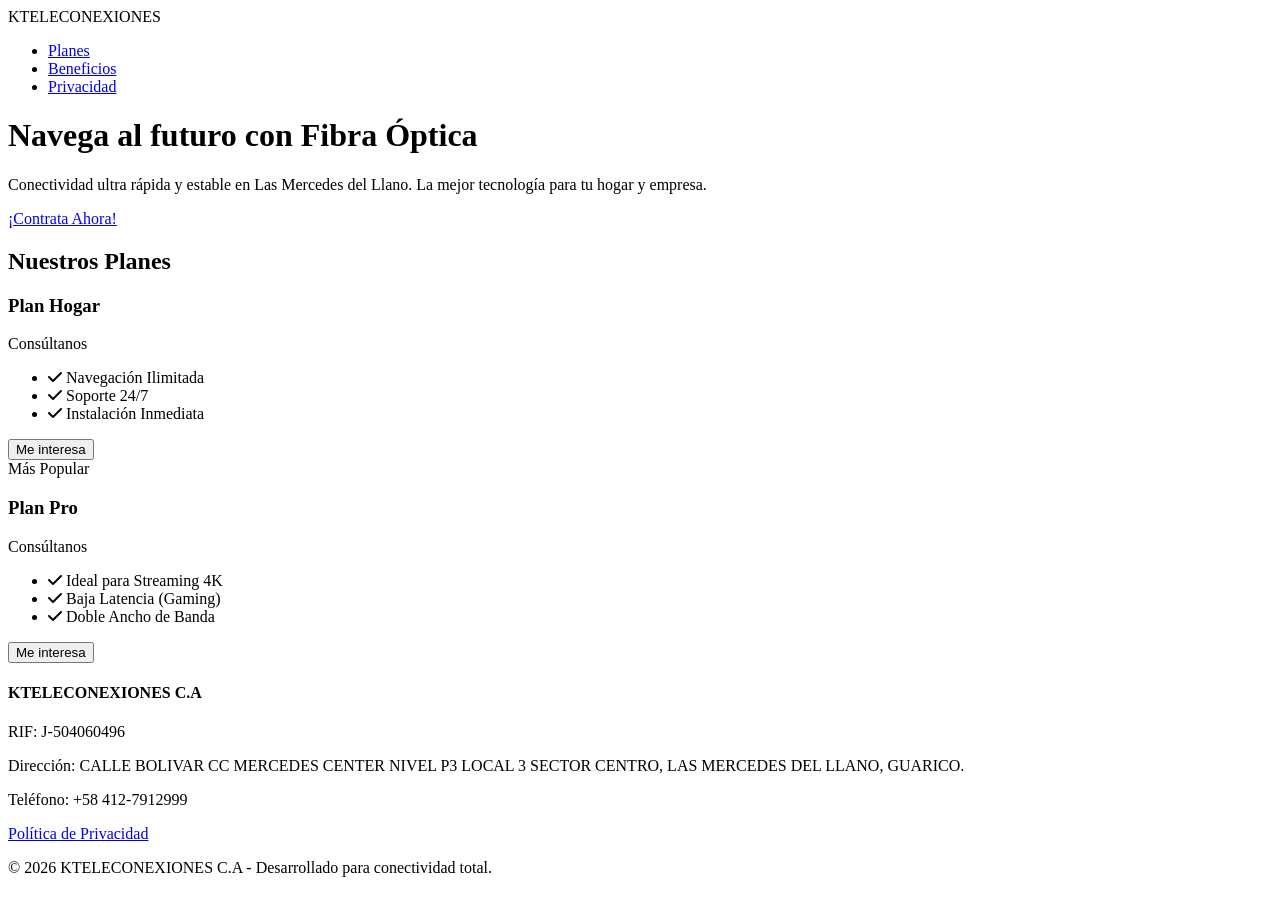
==== index.html @ a2d7b7c0 "Update index.html with new title and layout" ====
<!DOCTYPE html>
<html lang="es">
<head>
    <meta charset="UTF-8">
    <meta name="viewport" content="width=device-width, initial-scale=1.0">
    <title>KTeleconexiones | Fibra Óptica de Alta Velocidad en Guárico</title>
    <link rel="stylesheet" href="style.css">
    <link rel="stylesheet" href="https://cdnjs.cloudflare.com/ajax/libs/font-awesome/6.0.0/css/all.min.css">
</head>
<body>

    <nav class="navbar">
        <div class="container">
            <span class="logo">KTELECONEXIONES</span>
            <ul class="nav-links">
                <li><a href="#planes">Planes</a></li>
                <li><a href="#beneficios">Beneficios</a></li>
                <li><a href="https://danval76.github.io/KTeleconexiones/privacidad.html">Privacidad</a></li>
            </ul>
        </div>
    </nav>

    <header class="hero">
        <div class="container">
            <h1>Navega al futuro con <span class="highlight">Fibra Óptica</span></h1>
            <p>Conectividad ultra rápida y estable en Las Mercedes del Llano. La mejor tecnología para tu hogar y empresa.</p>
            <a href="https://wa.me/584127912999" class="btn-primary">¡Contrata Ahora!</a>
        </div>
    </header>

    <section id="planes" class="planes">
        <div class="container">
            <h2 class="section-title">Nuestros Planes</h2>
            <div class="plan-grid">
                <div class="plan-card">
                    <h3>Plan Hogar</h3>
                    <div class="price">Consúltanos</div>
                    <ul>
                        <li><i class="fas fa-check"></i> Navegación Ilimitada</li>
                        <li><i class="fas fa-check"></i> Soporte 24/7</li>
                        <li><i class="fas fa-check"></i> Instalación Inmediata</li>
                    </ul>
                    <button class="btn-plan" onclick="sendWhatsApp('Plan Hogar')">Me interesa</button>
                </div>
                <div class="plan-card featured">
                    <div class="badge">Más Popular</div>
                    <h3>Plan Pro</h3>
                    <div class="price">Consúltanos</div>
                    <ul>
                        <li><i class="fas fa-check"></i> Ideal para Streaming 4K</li>
                        <li><i class="fas fa-check"></i> Baja Latencia (Gaming)</li>
                        <li><i class="fas fa-check"></i> Doble Ancho de Banda</li>
                    </ul>
                    <button class="btn-plan" onclick="sendWhatsApp('Plan Pro')">Me interesa</button>
                </div>
            </div>
        </div>
    </section>

    <footer class="footer">
        <div class="container">
            <div class="footer-content">
                <div class="footer-info">
                    <h4>KTELECONEXIONES C.A</h4>
                    <p>RIF: J-504060496</p>
                    <p>Dirección: CALLE BOLIVAR CC MERCEDES CENTER NIVEL P3 LOCAL 3 SECTOR CENTRO, LAS MERCEDES DEL LLANO, GUARICO.</p>
                    <p>Teléfono: +58 412-7912999</p>
                </div>
                <div class="footer-links">
                    <a href="privacidad.html">Política de Privacidad</a>
                </div>
            </div>
            <p class="copyright">© 2026 KTELECONEXIONES C.A - Desarrollado para conectividad total.</p>
        </div>
    </footer>

    <script src="script.js"></script>
</body>
</html>
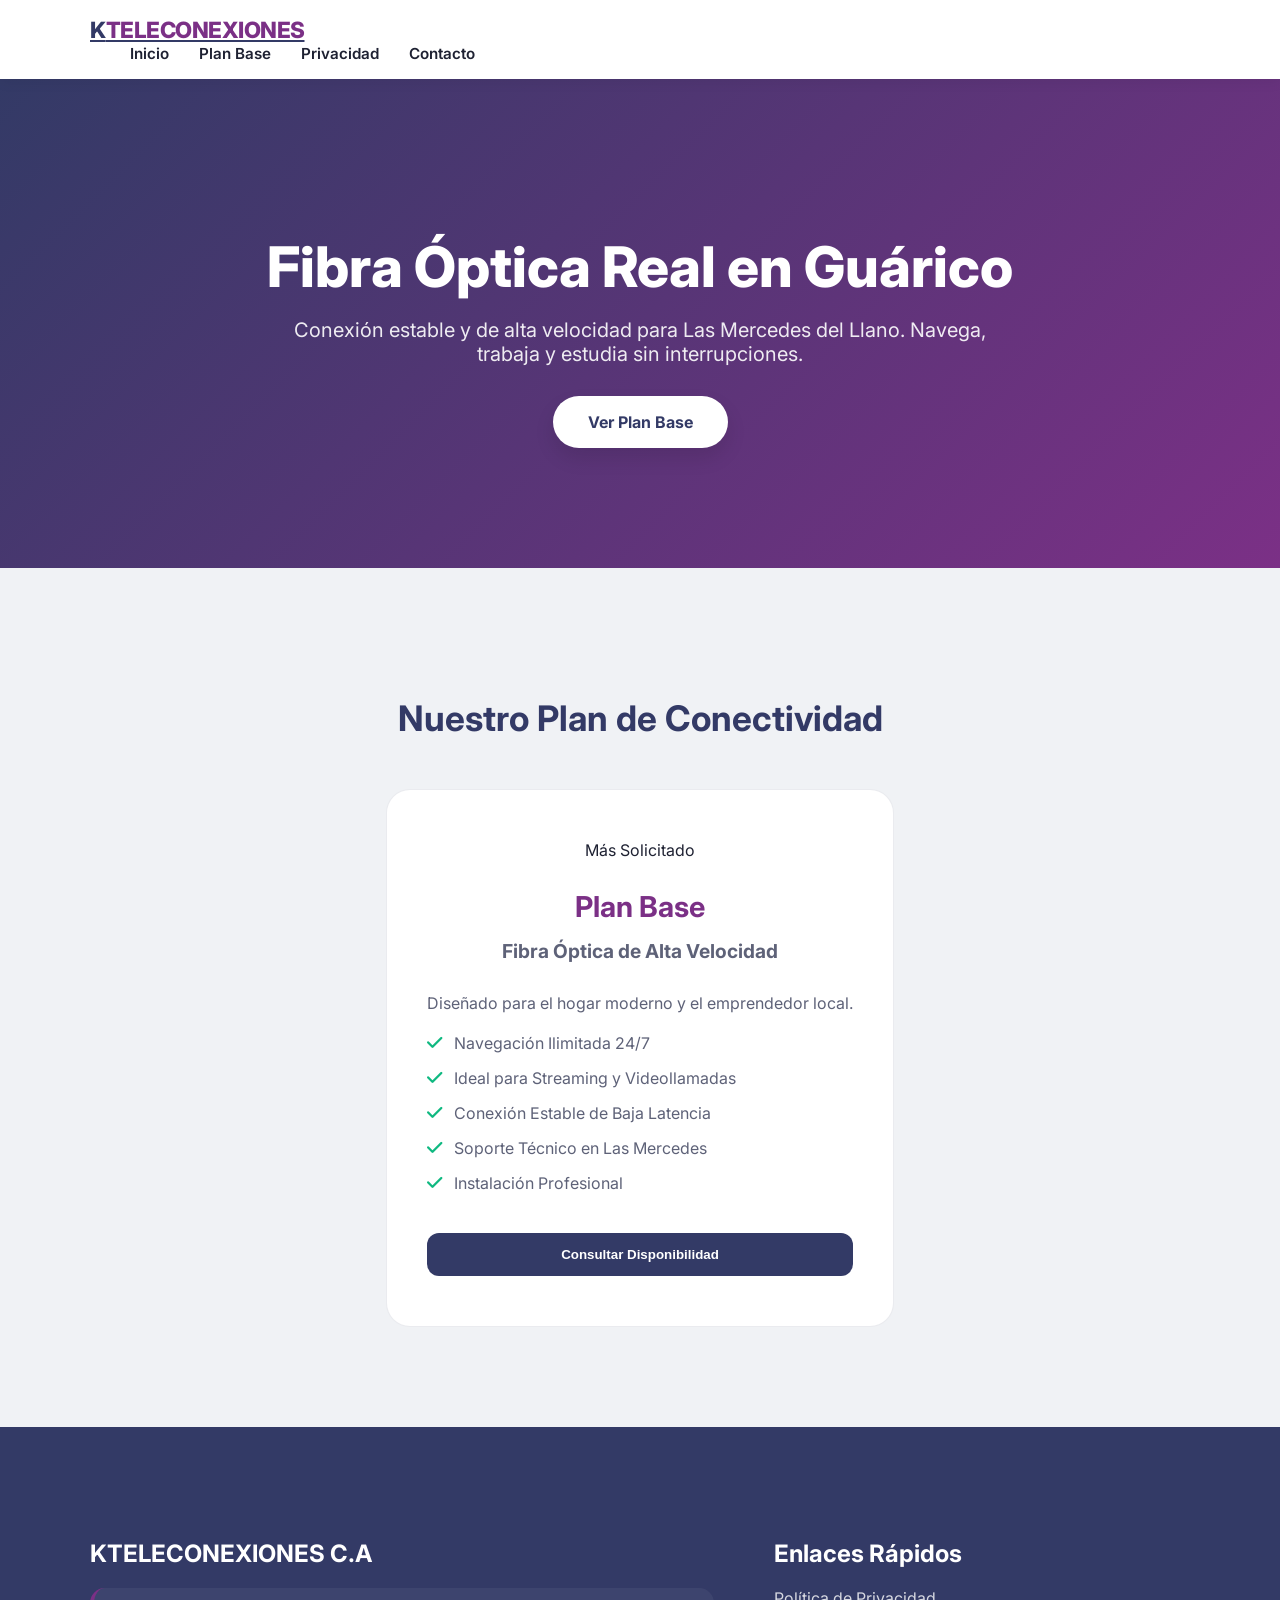
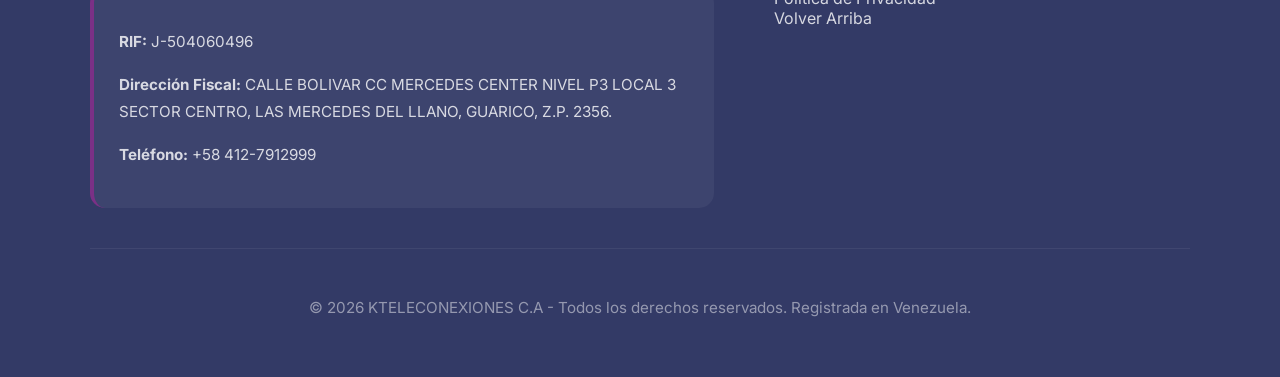
==== commit ce7fe490: "Update index.html for content and structure changes" ====
--- a/index.html
+++ b/index.html
@@ -3,56 +3,60 @@
 <head>
     <meta charset="UTF-8">
     <meta name="viewport" content="width=device-width, initial-scale=1.0">
-    <title>KTeleconexiones | Fibra Óptica de Alta Velocidad en Guárico</title>
+    
+    <title>KTeleconexiones | Fibra Óptica de Alta Velocidad</title>
+    
+    <link rel="stylesheet" href="https://cdnjs.cloudflare.com/ajax/libs/font-awesome/6.0.0/css/all.min.css">
+    <link rel="preconnect" href="https://fonts.googleapis.com">
+    <link rel="preconnect" href="https://fonts.gstatic.com" crossorigin>
+    <link href="https://fonts.googleapis.com/css2?family=Inter:wght@400;600;800&display=swap" rel="stylesheet">
+    
     <link rel="stylesheet" href="style.css">
-    <link rel="stylesheet" href="https://cdnjs.cloudflare.com/ajax/libs/font-awesome/6.0.0/css/all.min.css">
 </head>
 <body>
 
     <nav class="navbar">
         <div class="container">
-            <span class="logo">KTELECONEXIONES</span>
+            <a href="#" class="logo">K<span>TELECONEXIONES</span></a>
             <ul class="nav-links">
-                <li><a href="#planes">Planes</a></li>
-                <li><a href="#beneficios">Beneficios</a></li>
-                <li><a href="https://danval76.github.io/KTeleconexiones/privacidad.html">Privacidad</a></li>
+                <li><a href="#inicio">Inicio</a></li>
+                <li><a href="#plan">Plan Base</a></li>
+                <li><a href="privacidad.html">Privacidad</a></li>
+                <li><a href="https://wa.me/584127912999" class="btn-nav">Contacto</a></li>
             </ul>
         </div>
     </nav>
 
-    <header class="hero">
+    <header id="inicio" class="hero">
         <div class="container">
-            <h1>Navega al futuro con <span class="highlight">Fibra Óptica</span></h1>
-            <p>Conectividad ultra rápida y estable en Las Mercedes del Llano. La mejor tecnología para tu hogar y empresa.</p>
-            <a href="https://wa.me/584127912999" class="btn-primary">¡Contrata Ahora!</a>
+            <h1>Fibra Óptica Real en <span class="highlight">Guárico</span></h1>
+            <p>Conexión estable y de alta velocidad para Las Mercedes del Llano. Navega, trabaja y estudia sin interrupciones.</p>
+            <div class="hero-btns">
+                <a href="#plan" class="btn-primary">Ver Plan Base</a>
+            </div>
         </div>
     </header>
 
-    <section id="planes" class="planes">
+    <section id="plan" class="planes">
         <div class="container">
-            <h2 class="section-title">Nuestros Planes</h2>
-            <div class="plan-grid">
-                <div class="plan-card">
-                    <h3>Plan Hogar</h3>
-                    <div class="price">Consúltanos</div>
+            <h2 class="section-title">Nuestro Plan de Conectividad</h2>
+            <div class="plan-grid" style="display: flex; justify-content: center;">
+                
+                <div class="plan-card featured" style="max-width: 450px;">
+                    <div class="badge">Más Solicitado</div>
+                    <h3>Plan Base</h3>
+                    <div class="price">Fibra Óptica de Alta Velocidad</div>
+                    <p style="color: var(--text-light); margin-bottom: 20px;">Diseñado para el hogar moderno y el emprendedor local.</p>
                     <ul>
-                        <li><i class="fas fa-check"></i> Navegación Ilimitada</li>
-                        <li><i class="fas fa-check"></i> Soporte 24/7</li>
-                        <li><i class="fas fa-check"></i> Instalación Inmediata</li>
+                        <li><i class="fas fa-check"></i> Navegación Ilimitada 24/7</li>
+                        <li><i class="fas fa-check"></i> Ideal para Streaming y Videollamadas</li>
+                        <li><i class="fas fa-check"></i> Conexión Estable de Baja Latencia</li>
+                        <li><i class="fas fa-check"></i> Soporte Técnico en Las Mercedes</li>
+                        <li><i class="fas fa-check"></i> Instalación Profesional</li>
                     </ul>
-                    <button class="btn-plan" onclick="sendWhatsApp('Plan Hogar')">Me interesa</button>
+                    <button class="btn-plan" onclick="sendWhatsApp('Plan Base')">Consultar Disponibilidad</button>
                 </div>
-                <div class="plan-card featured">
-                    <div class="badge">Más Popular</div>
-                    <h3>Plan Pro</h3>
-                    <div class="price">Consúltanos</div>
-                    <ul>
-                        <li><i class="fas fa-check"></i> Ideal para Streaming 4K</li>
-                        <li><i class="fas fa-check"></i> Baja Latencia (Gaming)</li>
-                        <li><i class="fas fa-check"></i> Doble Ancho de Banda</li>
-                    </ul>
-                    <button class="btn-plan" onclick="sendWhatsApp('Plan Pro')">Me interesa</button>
-                </div>
+
             </div>
         </div>
     </section>
@@ -60,17 +64,25 @@
     <footer class="footer">
         <div class="container">
             <div class="footer-content">
-                <div class="footer-info">
+                <div class="footer-main">
                     <h4>KTELECONEXIONES C.A</h4>
-                    <p>RIF: J-504060496</p>
-                    <p>Dirección: CALLE BOLIVAR CC MERCEDES CENTER NIVEL P3 LOCAL 3 SECTOR CENTRO, LAS MERCEDES DEL LLANO, GUARICO.</p>
-                    <p>Teléfono: +58 412-7912999</p>
+                    <div class="legal-box">
+                        <p><strong>RIF:</strong> J-504060496</p>
+                        <p><strong>Dirección Fiscal:</strong> CALLE BOLIVAR CC MERCEDES CENTER NIVEL P3 LOCAL 3 SECTOR CENTRO, LAS MERCEDES DEL LLANO, GUARICO, Z.P. 2356.</p>
+                        <p><strong>Teléfono:</strong> <a href="tel:+584127912999" style="color:white; text-decoration:none;">+58 412-7912999</a></p>
+                    </div>
                 </div>
                 <div class="footer-links">
-                    <a href="privacidad.html">Política de Privacidad</a>
+                    <h4>Enlaces Rápidos</h4>
+                    <ul style="list-style: none; padding: 0;">
+                        <li><a href="privacidad.html" style="color: white; opacity: 0.8; text-decoration: none;">Política de Privacidad</a></li>
+                        <li><a href="#inicio" style="color: white; opacity: 0.8; text-decoration: none;">Volver Arriba</a></li>
+                    </ul>
                 </div>
             </div>
-            <p class="copyright">© 2026 KTELECONEXIONES C.A - Desarrollado para conectividad total.</p>
+            <div class="copyright">
+                <p>© 2026 KTELECONEXIONES C.A - Todos los derechos reservados. Registrada en Venezuela.</p>
+            </div>
         </div>
     </footer>
 
--- a/style.css
+++ b/style.css
@@ -0,0 +1,144 @@
+:root {
+    --primary-azul: #333a66;
+    --primary-morado: #7b3086;
+    --bg-suave-azul: #f0f2f5;
+    --bg-suave-morado: #f9f4fa;
+    --white: #ffffff;
+    --text-dark: #1e2132;
+    --text-light: #5e6278;
+    --accent: #00d4ff; /* Un cian sutil para detalles de contraste */
+}
+
+body {
+    margin: 0;
+    font-family: 'Inter', -apple-system, BlinkMacSystemFont, 'Segoe UI', Roboto, sans-serif;
+    color: var(--text-dark);
+    scroll-behavior: smooth;
+    background-color: var(--white);
+}
+
+.container {
+    max-width: 1100px;
+    margin: 0 auto;
+    padding: 0 20px;
+}
+
+/* Navbar Elegante */
+.navbar {
+    background: rgba(255, 255, 255, 0.95);
+    padding: 1.2rem 0;
+    box-shadow: 0 4px 12px rgba(0,0,0,0.05);
+    position: sticky;
+    top: 0;
+    z-index: 1000;
+    backdrop-filter: blur(10px);
+}
+
+.logo {
+    font-weight: 800;
+    font-size: 1.4rem;
+    color: var(--primary-azul);
+    letter-spacing: -0.5px;
+}
+
+.logo span { color: var(--primary-morado); }
+
+.nav-links { list-style: none; display: flex; gap: 30px; margin: 0; }
+.nav-links a { 
+    text-decoration: none; 
+    color: var(--text-dark); 
+    font-weight: 600; 
+    font-size: 0.95rem;
+    transition: 0.3s;
+}
+.nav-links a:hover { color: var(--primary-morado); }
+
+/* Hero Section con Gradiente de Marca */
+.hero {
+    background: linear-gradient(135deg, var(--primary-azul) 0%, var(--primary-morado) 100%);
+    color: white;
+    padding: 120px 0;
+    text-align: center;
+    position: relative;
+    overflow: hidden;
+}
+
+.hero h1 { font-size: 3.5rem; margin-bottom: 20px; line-height: 1.1; font-weight: 800; }
+.hero p { font-size: 1.25rem; opacity: 0.9; max-width: 700px; margin: 0 auto 30px; }
+
+.btn-primary {
+    display: inline-block;
+    background: var(--white);
+    color: var(--primary-azul);
+    padding: 16px 35px;
+    border-radius: 50px;
+    text-decoration: none;
+    font-weight: 700;
+    transition: 0.3s;
+    box-shadow: 0 10px 20px rgba(0,0,0,0.1);
+}
+
+.btn-primary:hover { transform: translateY(-3px); box-shadow: 0 15px 30px rgba(0,0,0,0.2); }
+
+/* Sección de Planes */
+.planes { padding: 100px 0; background: var(--bg-suave-azul); }
+.section-title { text-align: center; margin-bottom: 50px; font-size: 2.2rem; color: var(--primary-azul); }
+
+.plan-grid {
+    display: grid;
+    grid-template-columns: repeat(auto-fit, minmax(320px, 1fr));
+    gap: 30px;
+}
+
+.plan-card {
+    background: var(--white);
+    padding: 50px 40px;
+    border-radius: 24px;
+    text-align: center;
+    transition: 0.4s cubic-bezier(0.165, 0.84, 0.44, 1);
+    border: 1px solid rgba(51, 58, 102, 0.1);
+}
+
+.plan-card:hover { transform: translateY(-10px); box-shadow: 0 30px 60px rgba(51, 58, 102, 0.1); }
+
+.plan-card h3 { color: var(--primary-morado); font-size: 1.8rem; margin-bottom: 15px; }
+
+.price { font-size: 1.2rem; font-weight: 700; color: var(--text-light); margin-bottom: 30px; }
+
+.plan-card ul { list-style: none; padding: 0; margin-bottom: 40px; text-align: left; }
+.plan-card li { margin-bottom: 15px; display: flex; align-items: center; color: var(--text-light); }
+.plan-card i { color: #10b981; margin-right: 12px; font-size: 1.1rem; }
+
+.btn-plan {
+    background: var(--primary-azul);
+    color: white;
+    border: none;
+    padding: 14px;
+    border-radius: 12px;
+    font-weight: 600;
+    width: 100%;
+    cursor: pointer;
+    transition: 0.3s;
+}
+
+.btn-plan:hover { background: var(--primary-morado); }
+
+/* Footer Corporativo */
+.footer { background: var(--primary-azul); color: white; padding: 80px 0 40px; }
+.footer-content { display: grid; grid-template-columns: 1.5fr 1fr; gap: 60px; margin-bottom: 40px; }
+.footer h4 { font-size: 1.5rem; margin-bottom: 20px; color: var(--white); }
+.footer p { opacity: 0.8; line-height: 1.8; font-size: 0.95rem; }
+
+.legal-box {
+    background: rgba(255,255,255,0.05);
+    padding: 25px;
+    border-radius: 15px;
+    border-left: 4px solid var(--primary-morado);
+}
+
+.copyright { text-align: center; padding-top: 30px; border-top: 1px solid rgba(255,255,255,0.1); font-size: 0.85rem; opacity: 0.6; }
+
+@media (max-width: 768px) {
+    .hero h1 { font-size: 2.2rem; }
+    .footer-content { grid-template-columns: 1fr; }
+}
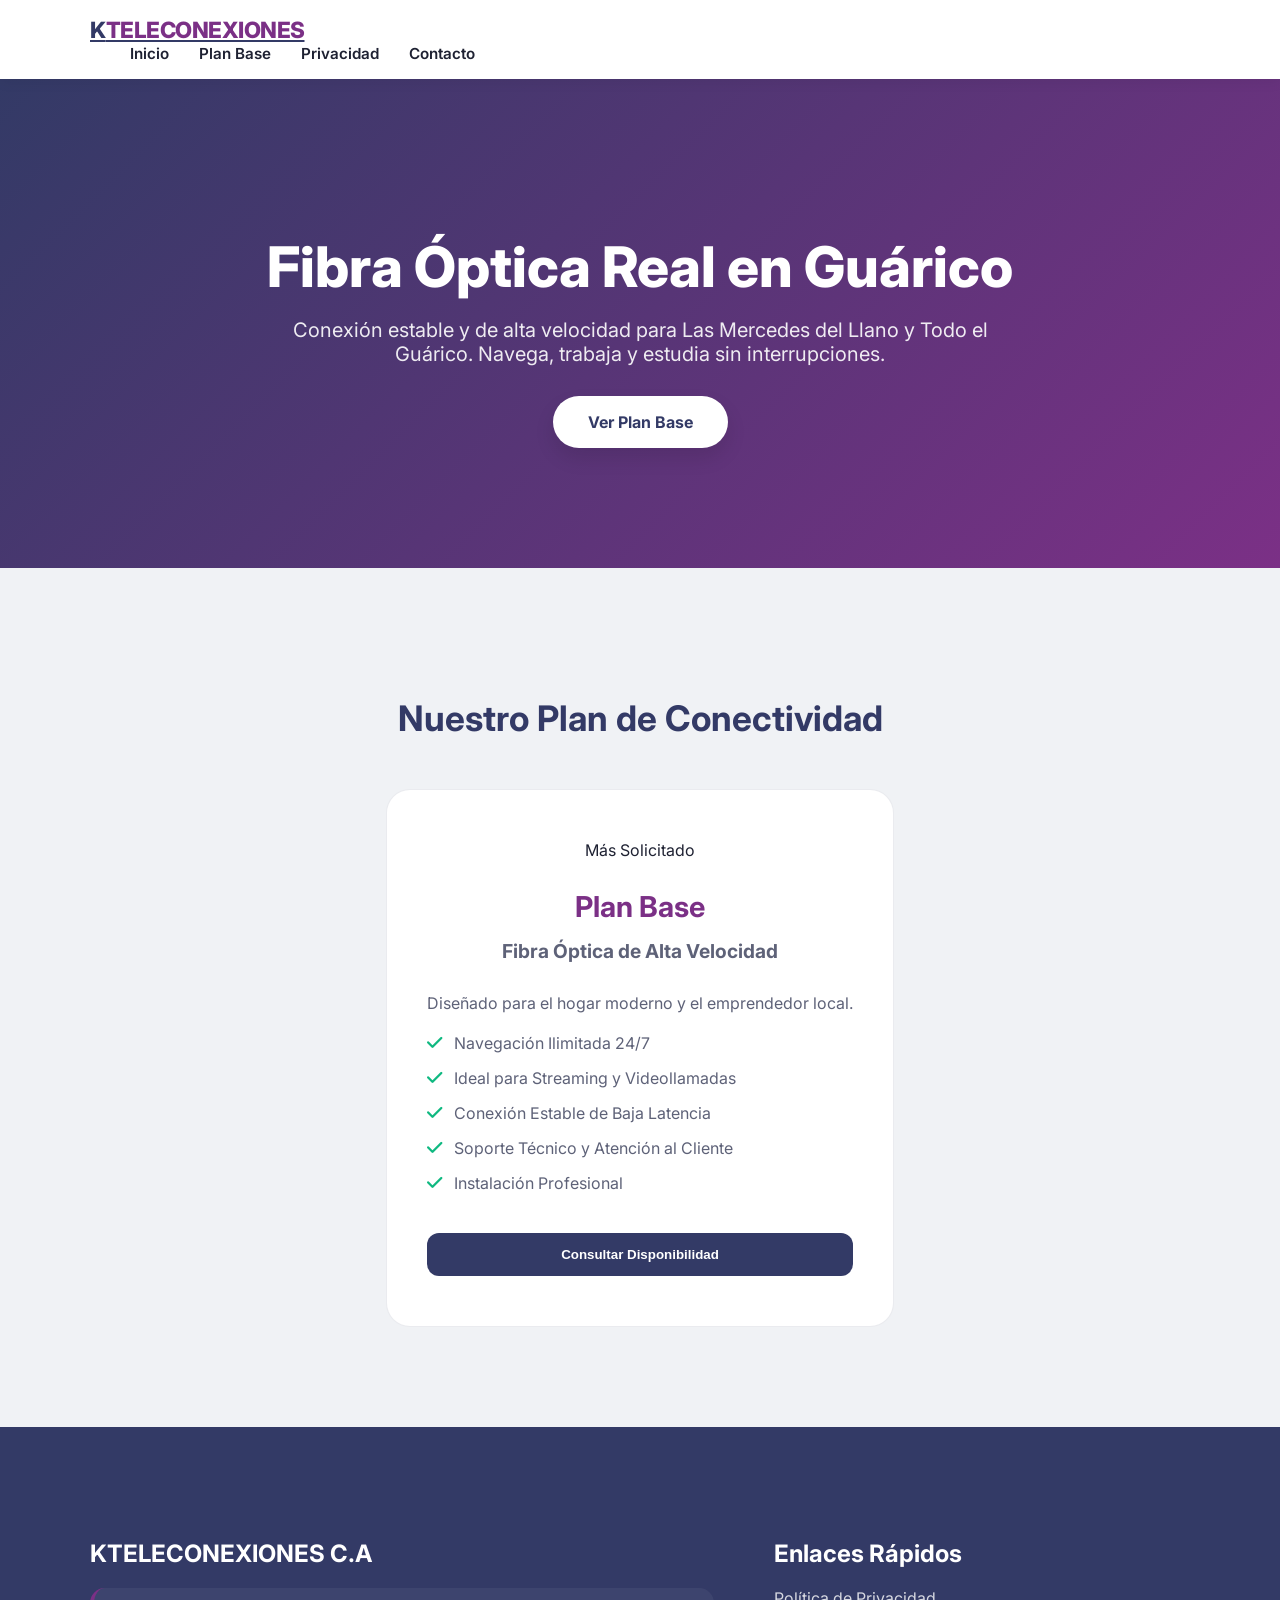
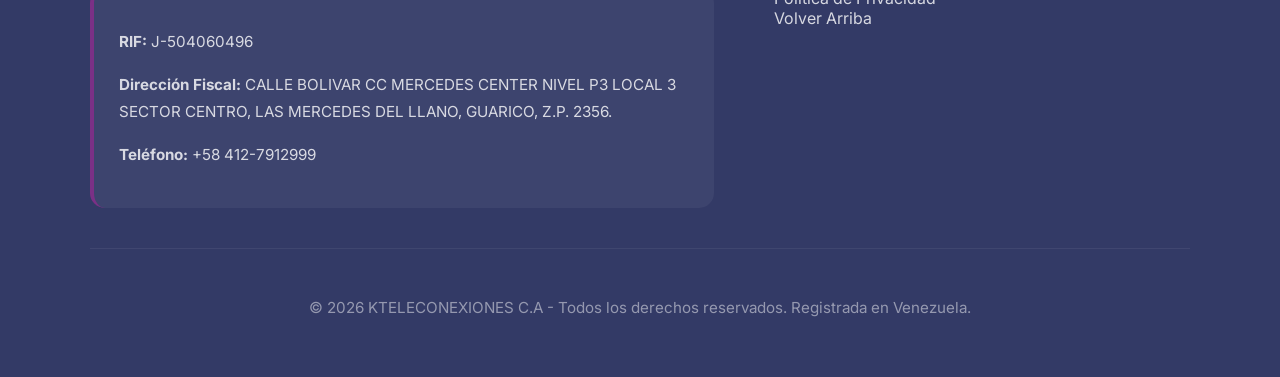
==== commit 2ce9f82f: "Update service description and support details" ====
--- a/index.html
+++ b/index.html
@@ -30,7 +30,7 @@
     <header id="inicio" class="hero">
         <div class="container">
             <h1>Fibra Óptica Real en <span class="highlight">Guárico</span></h1>
-            <p>Conexión estable y de alta velocidad para Las Mercedes del Llano. Navega, trabaja y estudia sin interrupciones.</p>
+            <p>Conexión estable y de alta velocidad para Las Mercedes del Llano y Todo el Guárico. Navega, trabaja y estudia sin interrupciones.</p>
             <div class="hero-btns">
                 <a href="#plan" class="btn-primary">Ver Plan Base</a>
             </div>
@@ -51,7 +51,7 @@
                         <li><i class="fas fa-check"></i> Navegación Ilimitada 24/7</li>
                         <li><i class="fas fa-check"></i> Ideal para Streaming y Videollamadas</li>
                         <li><i class="fas fa-check"></i> Conexión Estable de Baja Latencia</li>
-                        <li><i class="fas fa-check"></i> Soporte Técnico en Las Mercedes</li>
+                        <li><i class="fas fa-check"></i> Soporte Técnico y Atención al Cliente</li>
                         <li><i class="fas fa-check"></i> Instalación Profesional</li>
                     </ul>
                     <button class="btn-plan" onclick="sendWhatsApp('Plan Base')">Consultar Disponibilidad</button>
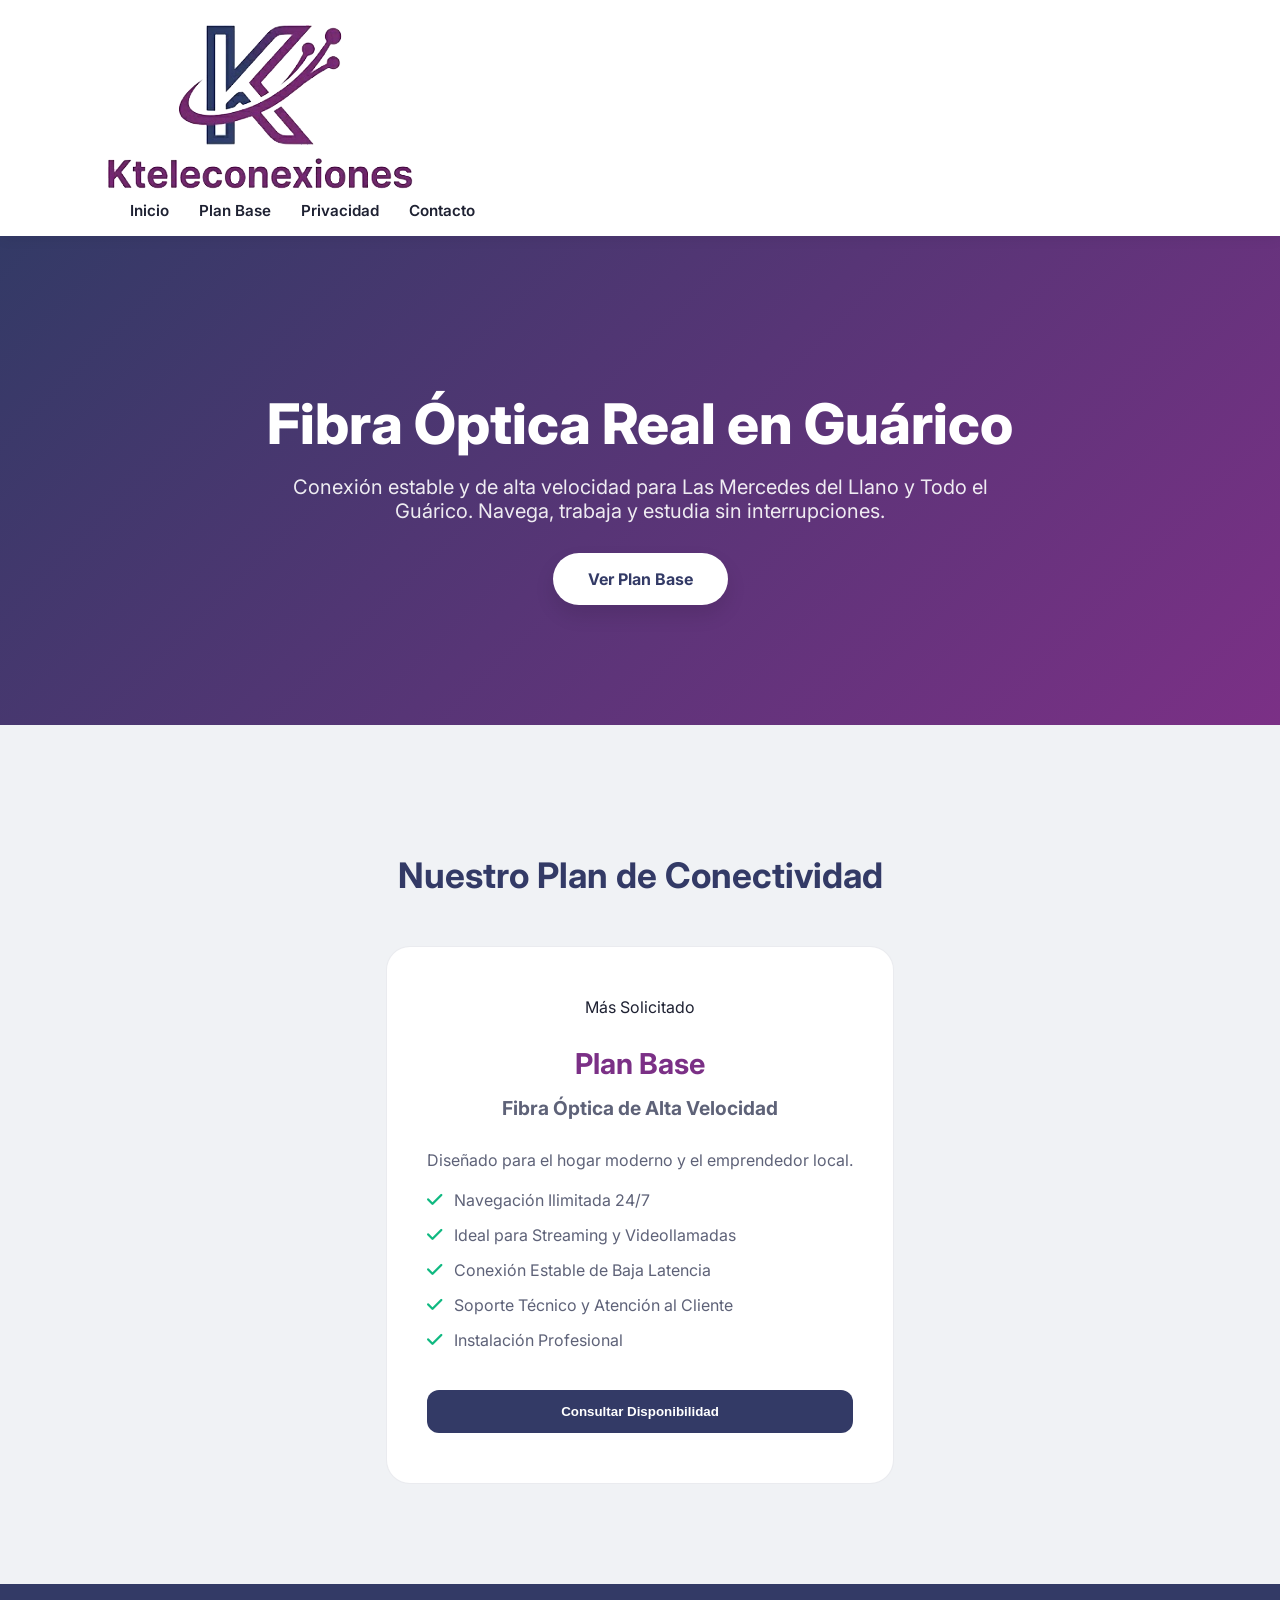
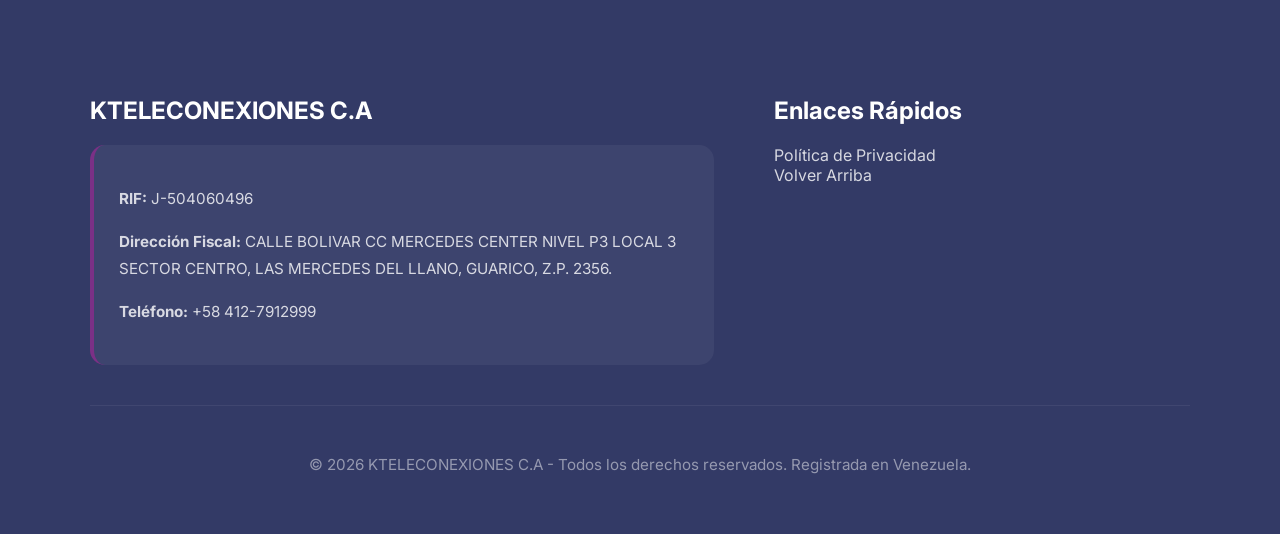
==== commit b2b16e90: "Update logo link in index.html" ====
--- a/index.html
+++ b/index.html
@@ -17,7 +17,9 @@
 
     <nav class="navbar">
         <div class="container">
-            <a href="#" class="logo">K<span>TELECONEXIONES</span></a>
+            <a href="#" class="logo-container">
+                <img src="logo.png" alt="Logo KTELECONEXIONES C.A" class="logo-img">
+            </a>
             <ul class="nav-links">
                 <li><a href="#inicio">Inicio</a></li>
                 <li><a href="#plan">Plan Base</a></li>
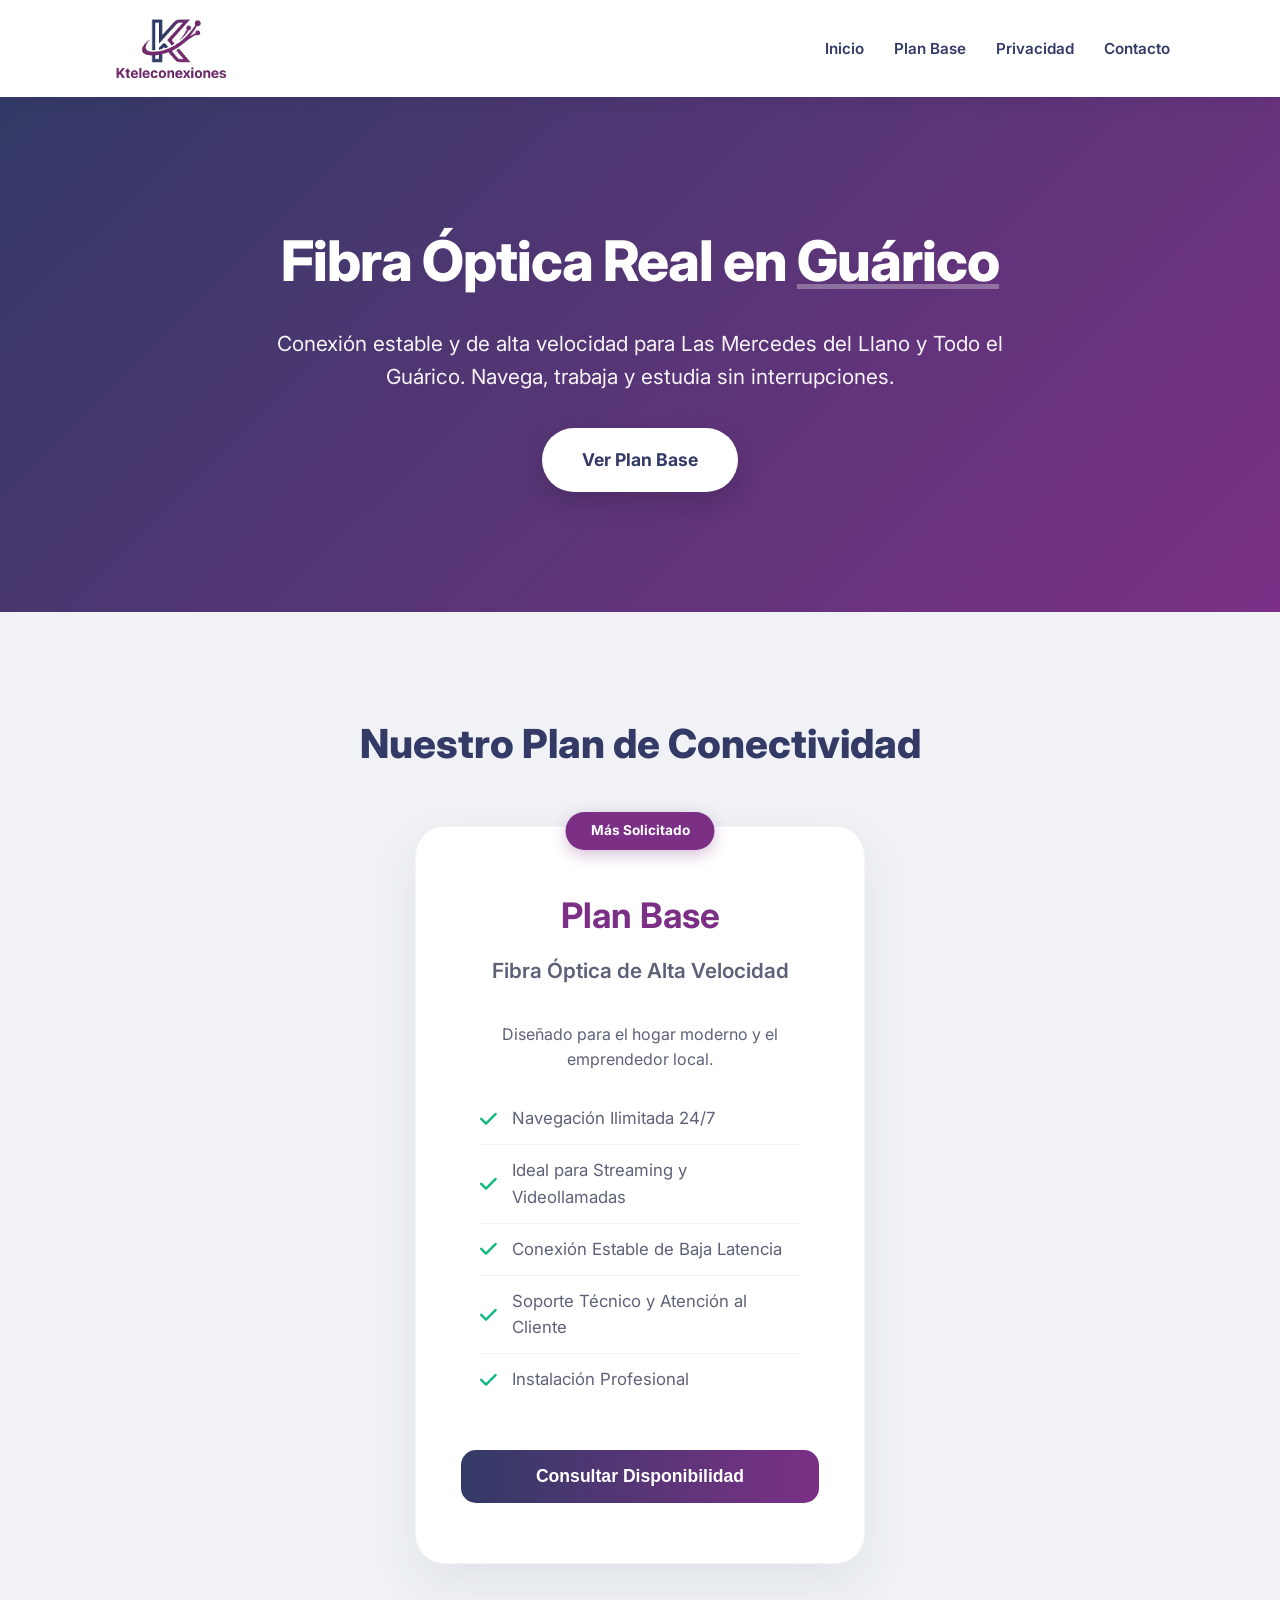
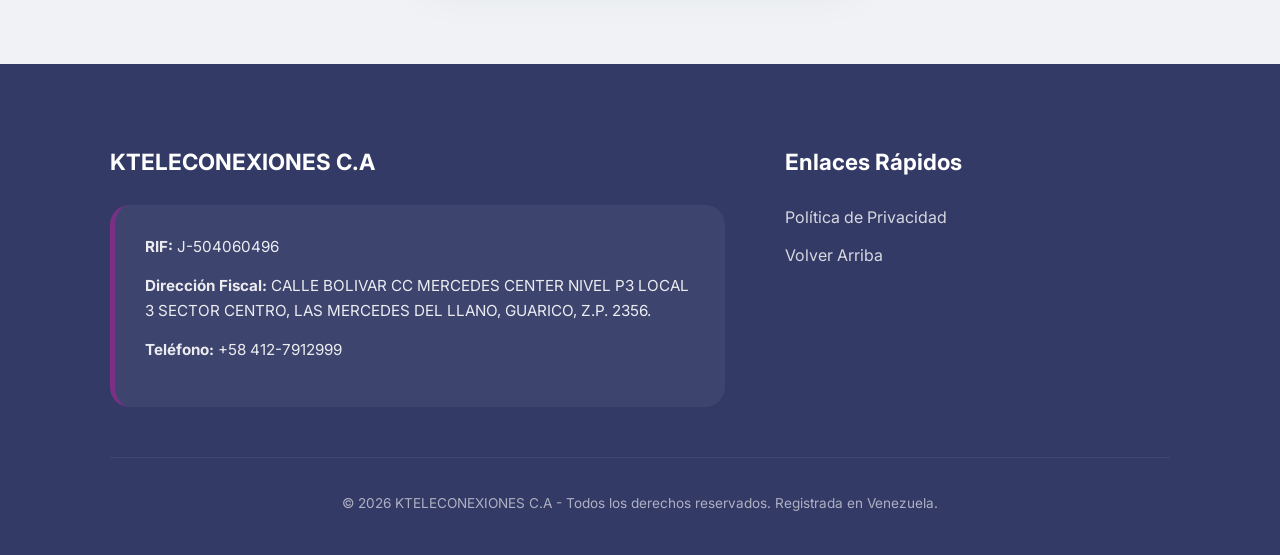
==== commit 2767ed08: "Replace old navbar with updated HTML structure" ====
--- a/index.html
+++ b/index.html
@@ -15,20 +15,20 @@
 </head>
 <body>
 
-    <nav class="navbar">
-        <div class="container">
-            <a href="#" class="logo-container">
-                <img src="logo.png" alt="Logo KTELECONEXIONES C.A" class="logo-img">
-            </a>
-            <ul class="nav-links">
-                <li><a href="#inicio">Inicio</a></li>
-                <li><a href="#plan">Plan Base</a></li>
-                <li><a href="privacidad.html">Privacidad</a></li>
-                <li><a href="https://wa.me/584127912999" class="btn-nav">Contacto</a></li>
-            </ul>
-        </div>
-    </nav>
-
+<nav class="navbar">
+    <div class="container">
+        <a href="#" class="logo-container">
+            <img src="logo.png" alt="Logo KTELECONEXIONES C.A" class="logo-img">
+        </a>
+        
+        <ul class="nav-links">
+            <li><a href="#inicio">Inicio</a></li>
+            <li><a href="#plan">Plan Base</a></li>
+            <li><a href="privacidad.html">Privacidad</a></li>
+            <li><a href="https://wa.me/584127912999">Contacto</a></li>
+        </ul>
+    </div>
+</nav>
     <header id="inicio" class="hero">
         <div class="container">
             <h1>Fibra Óptica Real en <span class="highlight">Guárico</span></h1>
--- a/style.css
+++ b/style.css
@@ -1,3 +1,4 @@
+/* --- Variables de Marca KTELECONEXIONES --- */
 :root {
     --primary-azul: #333a66;
     --primary-morado: #7b3086;
@@ -6,15 +7,22 @@
     --white: #ffffff;
     --text-dark: #1e2132;
     --text-light: #5e6278;
-    --accent: #00d4ff; /* Un cian sutil para detalles de contraste */
+    --accent-glow: rgba(123, 48, 134, 0.15);
+}
+
+/* --- Configuración Base --- */
+* {
+    margin: 0;
+    padding: 0;
+    box-sizing: border-box;
 }
 
 body {
-    margin: 0;
     font-family: 'Inter', -apple-system, BlinkMacSystemFont, 'Segoe UI', Roboto, sans-serif;
     color: var(--text-dark);
+    line-height: 1.6;
+    background-color: var(--white);
     scroll-behavior: smooth;
-    background-color: var(--white);
 }
 
 .container {
@@ -23,122 +31,279 @@
     padding: 0 20px;
 }
 
-/* Navbar Elegante */
+/* --- Navbar Profesional --- */
 .navbar {
-    background: rgba(255, 255, 255, 0.95);
-    padding: 1.2rem 0;
-    box-shadow: 0 4px 12px rgba(0,0,0,0.05);
+    background: rgba(255, 255, 255, 0.98);
+    padding: 0.8rem 0; /* Ajustado para el logo */
+    box-shadow: 0 4px 15px rgba(0,0,0,0.06);
     position: sticky;
     top: 0;
     z-index: 1000;
-    backdrop-filter: blur(10px);
-}
-
-.logo {
-    font-weight: 800;
-    font-size: 1.4rem;
+    backdrop-filter: blur(8px);
+}
+
+.navbar .container {
+    display: flex;
+    justify-content: space-between;
+    align-items: center;
+}
+
+.logo-container {
+    display: flex;
+    align-items: center;
+    text-decoration: none;
+}
+
+.logo-img {
+    height: 65px; /* Altura optimizada para tu logo 133x180 */
+    width: auto;
+    transition: transform 0.3s ease;
+}
+
+.logo-img:hover {
+    transform: scale(1.05);
+}
+
+.nav-links {
+    list-style: none;
+    display: flex;
+    gap: 30px;
+    align-items: center;
+}
+
+.nav-links a {
+    text-decoration: none;
     color: var(--primary-azul);
-    letter-spacing: -0.5px;
-}
-
-.logo span { color: var(--primary-morado); }
-
-.nav-links { list-style: none; display: flex; gap: 30px; margin: 0; }
-.nav-links a { 
-    text-decoration: none; 
-    color: var(--text-dark); 
-    font-weight: 600; 
+    font-weight: 600;
     font-size: 0.95rem;
     transition: 0.3s;
 }
-.nav-links a:hover { color: var(--primary-morado); }
-
-/* Hero Section con Gradiente de Marca */
+
+.nav-links a:hover {
+    color: var(--primary-morado);
+}
+
+.btn-nav {
+    background: var(--primary-azul);
+    color: white !important;
+    padding: 10px 22px;
+    border-radius: 50px;
+    font-size: 0.9rem;
+}
+
+.btn-nav:hover {
+    background: var(--primary-morado) !important;
+}
+
+/* --- Hero Section (Impacto Visual) --- */
 .hero {
     background: linear-gradient(135deg, var(--primary-azul) 0%, var(--primary-morado) 100%);
     color: white;
     padding: 120px 0;
     text-align: center;
     position: relative;
-    overflow: hidden;
-}
-
-.hero h1 { font-size: 3.5rem; margin-bottom: 20px; line-height: 1.1; font-weight: 800; }
-.hero p { font-size: 1.25rem; opacity: 0.9; max-width: 700px; margin: 0 auto 30px; }
+}
+
+.hero h1 {
+    font-size: 3.5rem;
+    font-weight: 800;
+    margin-bottom: 20px;
+    letter-spacing: -1px;
+}
+
+.highlight {
+    color: #fff;
+    text-decoration: underline rgba(255,255,255,0.3);
+}
+
+.hero p {
+    font-size: 1.3rem;
+    max-width: 750px;
+    margin: 0 auto 35px;
+    opacity: 0.95;
+}
 
 .btn-primary {
     display: inline-block;
     background: var(--white);
     color: var(--primary-azul);
-    padding: 16px 35px;
+    padding: 18px 40px;
     border-radius: 50px;
     text-decoration: none;
     font-weight: 700;
+    font-size: 1.1rem;
     transition: 0.3s;
-    box-shadow: 0 10px 20px rgba(0,0,0,0.1);
-}
-
-.btn-primary:hover { transform: translateY(-3px); box-shadow: 0 15px 30px rgba(0,0,0,0.2); }
-
-/* Sección de Planes */
-.planes { padding: 100px 0; background: var(--bg-suave-azul); }
-.section-title { text-align: center; margin-bottom: 50px; font-size: 2.2rem; color: var(--primary-azul); }
-
-.plan-grid {
-    display: grid;
-    grid-template-columns: repeat(auto-fit, minmax(320px, 1fr));
-    gap: 30px;
+    box-shadow: 0 10px 25px rgba(0,0,0,0.15);
+}
+
+.btn-primary:hover {
+    transform: translateY(-3px);
+    box-shadow: 0 15px 35px rgba(0,0,0,0.25);
+}
+
+/* --- Sección del Plan Único --- */
+.planes {
+    padding: 100px 0;
+    background-color: var(--bg-suave-azul);
+}
+
+.section-title {
+    text-align: center;
+    font-size: 2.5rem;
+    color: var(--primary-azul);
+    margin-bottom: 50px;
+    font-weight: 800;
 }
 
 .plan-card {
     background: var(--white);
-    padding: 50px 40px;
-    border-radius: 24px;
+    padding: 60px 45px;
+    border-radius: 30px;
     text-align: center;
-    transition: 0.4s cubic-bezier(0.165, 0.84, 0.44, 1);
-    border: 1px solid rgba(51, 58, 102, 0.1);
-}
-
-.plan-card:hover { transform: translateY(-10px); box-shadow: 0 30px 60px rgba(51, 58, 102, 0.1); }
-
-.plan-card h3 { color: var(--primary-morado); font-size: 1.8rem; margin-bottom: 15px; }
-
-.price { font-size: 1.2rem; font-weight: 700; color: var(--text-light); margin-bottom: 30px; }
-
-.plan-card ul { list-style: none; padding: 0; margin-bottom: 40px; text-align: left; }
-.plan-card li { margin-bottom: 15px; display: flex; align-items: center; color: var(--text-light); }
-.plan-card i { color: #10b981; margin-right: 12px; font-size: 1.1rem; }
+    box-shadow: 0 20px 50px rgba(51, 58, 102, 0.08);
+    border: 1px solid rgba(51, 58, 102, 0.05);
+    position: relative;
+    transition: 0.4s;
+}
+
+.plan-card:hover {
+    transform: translateY(-5px);
+    box-shadow: 0 30px 70px rgba(51, 58, 102, 0.12);
+}
+
+.plan-card h3 {
+    color: var(--primary-morado);
+    font-size: 2.2rem;
+    margin-bottom: 10px;
+}
+
+.price {
+    font-size: 1.3rem;
+    font-weight: 600;
+    color: var(--text-light);
+    margin-bottom: 35px;
+}
+
+.badge {
+    position: absolute;
+    top: -15px;
+    left: 50%;
+    transform: translateX(-50%);
+    background: var(--primary-morado);
+    color: white;
+    padding: 8px 25px;
+    border-radius: 50px;
+    font-weight: 700;
+    font-size: 0.85rem;
+    box-shadow: 0 5px 15px rgba(123, 48, 134, 0.3);
+}
+
+.plan-card ul {
+    list-style: none;
+    text-align: left;
+    margin-bottom: 45px;
+    max-width: 320px;
+    margin-left: auto;
+    margin-right: auto;
+}
+
+.plan-card li {
+    padding: 12px 0;
+    display: flex;
+    align-items: center;
+    color: var(--text-light);
+    font-size: 1.05rem;
+    border-bottom: 1px solid #f0f0f0;
+}
+
+.plan-card li:last-child { border-bottom: none; }
+
+.plan-card i {
+    color: #10b981;
+    margin-right: 15px;
+    font-size: 1.2rem;
+}
 
 .btn-plan {
-    background: var(--primary-azul);
+    background: linear-gradient(to right, var(--primary-azul), var(--primary-morado));
     color: white;
     border: none;
-    padding: 14px;
-    border-radius: 12px;
-    font-weight: 600;
+    padding: 16px 40px;
+    border-radius: 15px;
+    font-weight: 700;
+    font-size: 1.1rem;
     width: 100%;
     cursor: pointer;
     transition: 0.3s;
 }
 
-.btn-plan:hover { background: var(--primary-morado); }
-
-/* Footer Corporativo */
-.footer { background: var(--primary-azul); color: white; padding: 80px 0 40px; }
-.footer-content { display: grid; grid-template-columns: 1.5fr 1fr; gap: 60px; margin-bottom: 40px; }
-.footer h4 { font-size: 1.5rem; margin-bottom: 20px; color: var(--white); }
-.footer p { opacity: 0.8; line-height: 1.8; font-size: 0.95rem; }
+.btn-plan:hover {
+    filter: brightness(1.1);
+    box-shadow: 0 10px 20px var(--accent-glow);
+}
+
+/* --- Footer (Blindaje Legal para Meta) --- */
+.footer {
+    background: var(--primary-azul);
+    color: white;
+    padding: 80px 0 40px;
+}
+
+.footer-content {
+    display: grid;
+    grid-template-columns: 1.6fr 1fr;
+    gap: 60px;
+    margin-bottom: 50px;
+}
+
+.footer h4 {
+    font-size: 1.4rem;
+    margin-bottom: 25px;
+    color: #fff;
+    font-weight: 700;
+}
 
 .legal-box {
     background: rgba(255,255,255,0.05);
-    padding: 25px;
-    border-radius: 15px;
-    border-left: 4px solid var(--primary-morado);
-}
-
-.copyright { text-align: center; padding-top: 30px; border-top: 1px solid rgba(255,255,255,0.1); font-size: 0.85rem; opacity: 0.6; }
-
+    padding: 30px;
+    border-radius: 20px;
+    border-left: 5px solid var(--primary-morado);
+}
+
+.legal-box p {
+    margin-bottom: 15px;
+    font-size: 0.95rem;
+    opacity: 0.9;
+}
+
+.footer-links ul {
+    list-style: none;
+}
+
+.footer-links li { margin-bottom: 12px; }
+
+.footer-links a {
+    color: white;
+    text-decoration: none;
+    opacity: 0.7;
+    transition: 0.3s;
+}
+
+.footer-links a:hover { opacity: 1; color: var(--primary-morado); }
+
+.copyright {
+    text-align: center;
+    padding-top: 35px;
+    border-top: 1px solid rgba(255,255,255,0.1);
+    font-size: 0.85rem;
+    opacity: 0.6;
+}
+
+/* --- Adaptabilidad Móvil --- */
 @media (max-width: 768px) {
-    .hero h1 { font-size: 2.2rem; }
+    .hero h1 { font-size: 2.4rem; }
+    .hero p { font-size: 1.1rem; }
     .footer-content { grid-template-columns: 1fr; }
-}
+    .nav-links { display: none; } /* En móvil sugerimos usar menú hamburguesa o simplificar */
+    .logo-img { height: 50px; }
+}
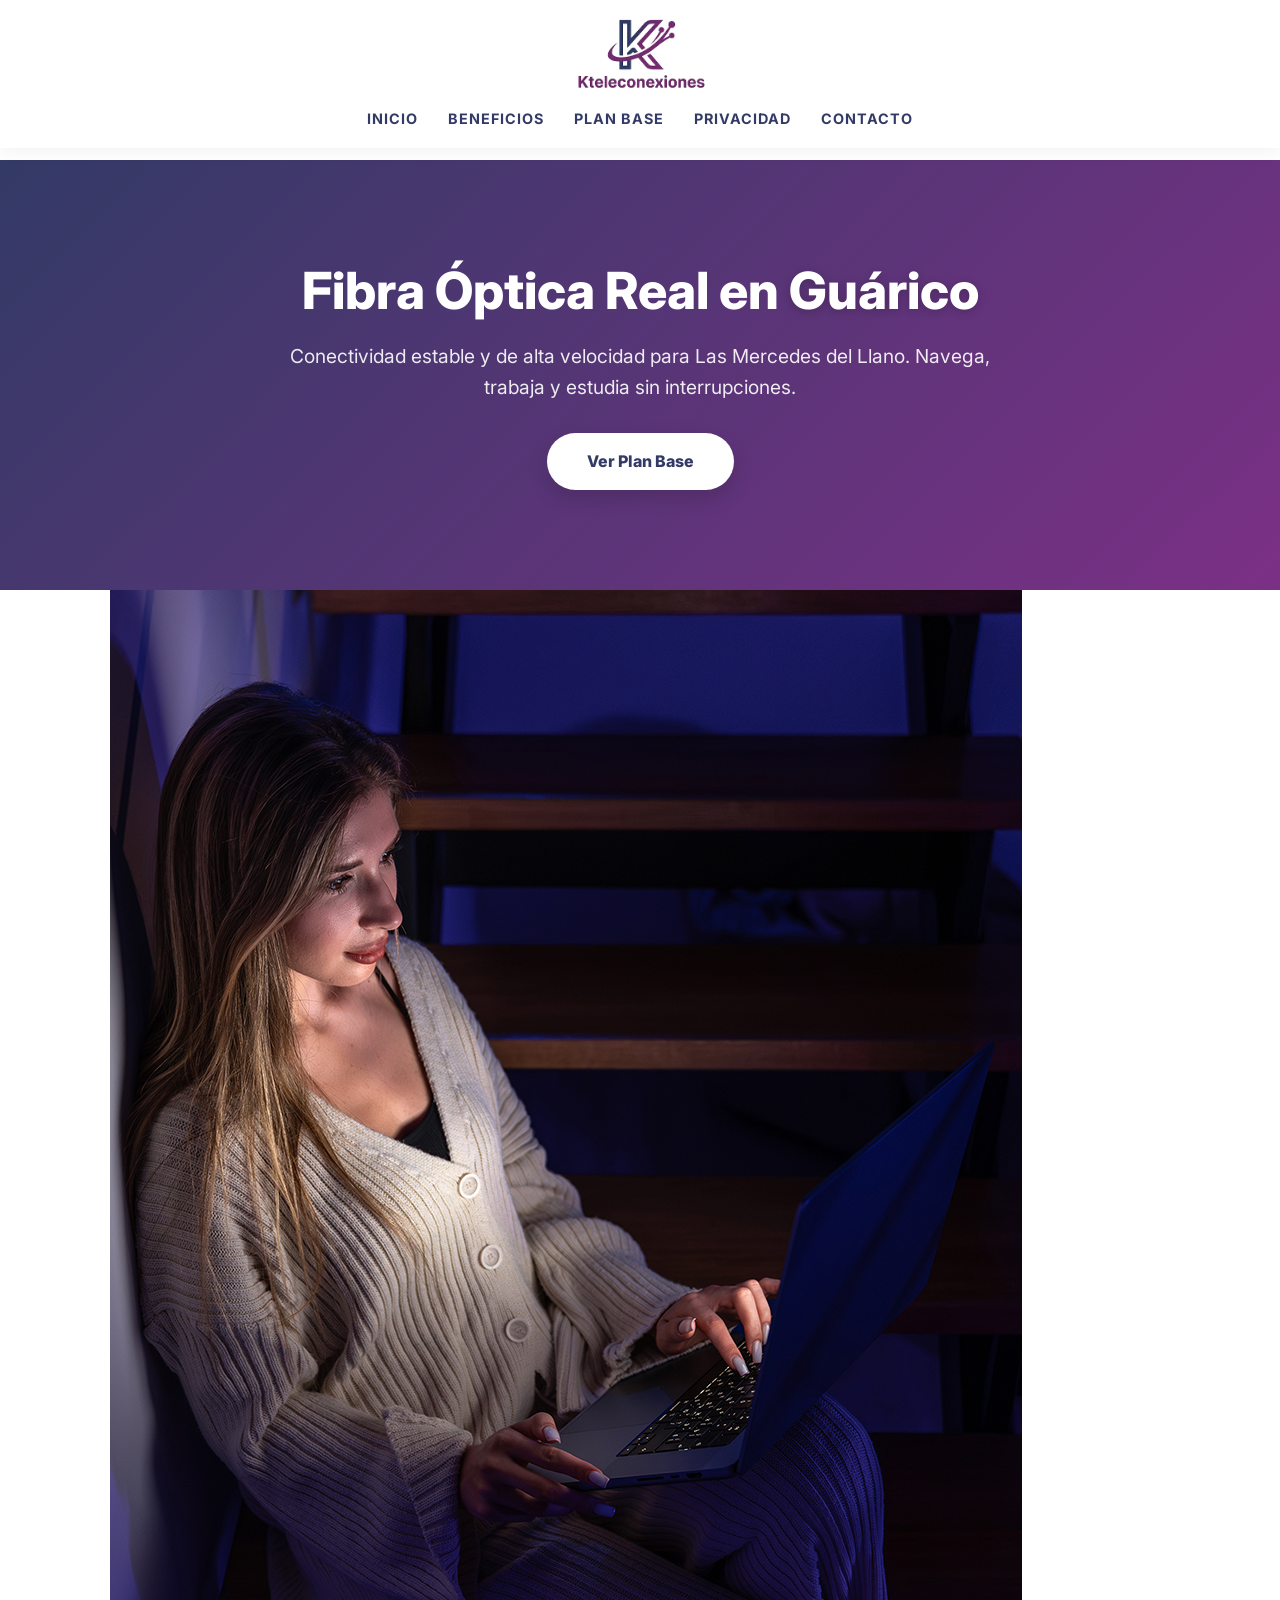
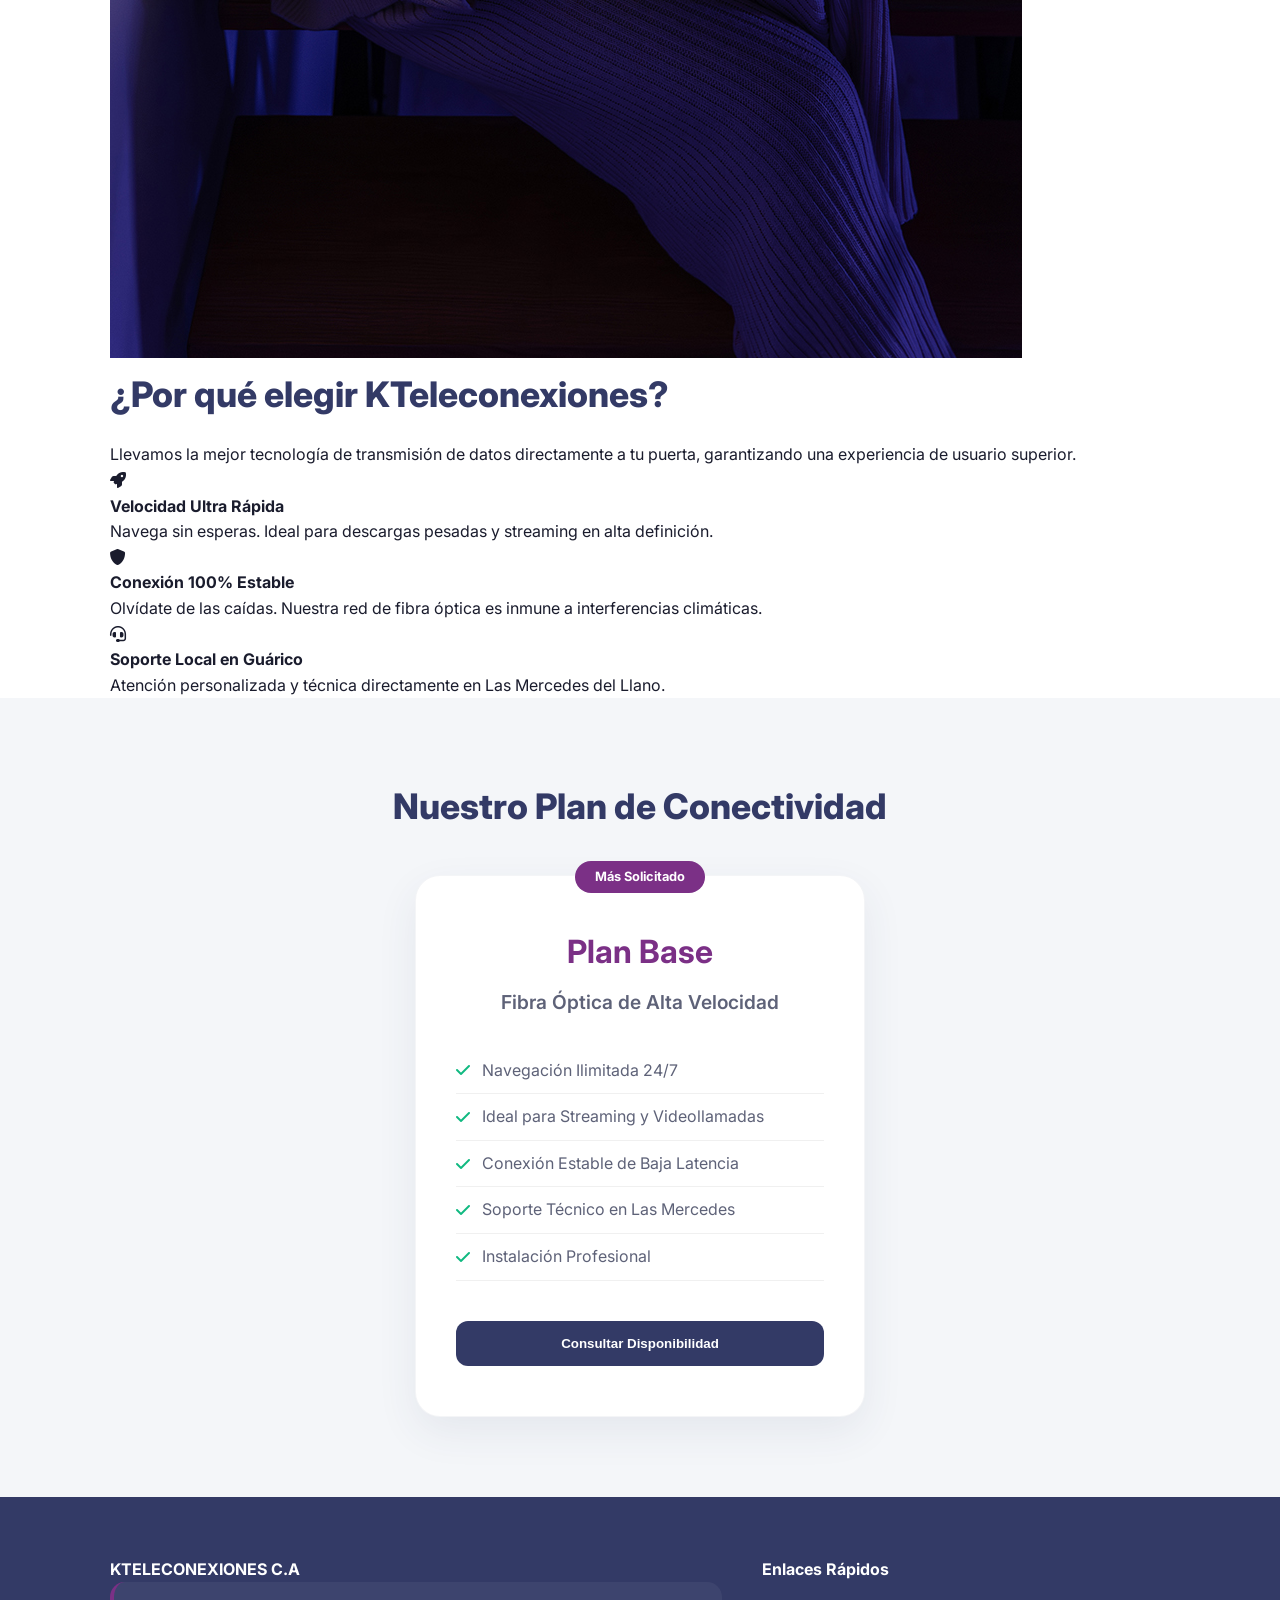
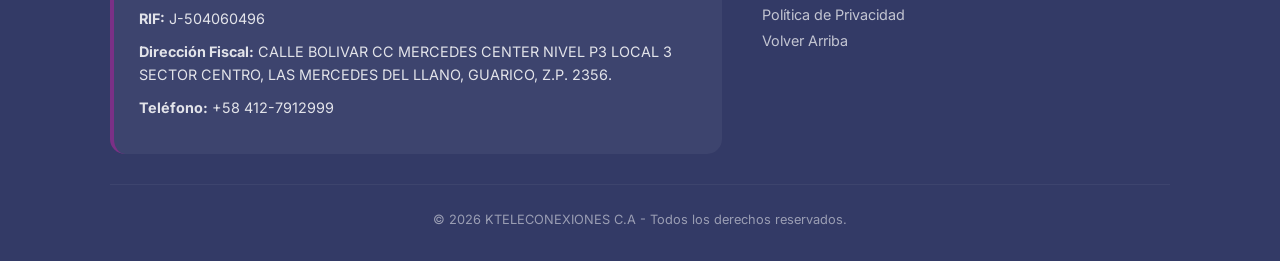
==== commit 70c38b91: "Update index.html for content and structure changes" ====
--- a/index.html
+++ b/index.html
@@ -3,62 +3,91 @@
 <head>
     <meta charset="UTF-8">
     <meta name="viewport" content="width=device-width, initial-scale=1.0">
-    
-    <title>KTeleconexiones | Fibra Óptica de Alta Velocidad</title>
-    
+    <link rel="stylesheet" href="style.css?v=1.2">
+    <title>KTeleconexiones | Fibra Óptica en Guárico</title>
     <link rel="stylesheet" href="https://cdnjs.cloudflare.com/ajax/libs/font-awesome/6.0.0/css/all.min.css">
-    <link rel="preconnect" href="https://fonts.googleapis.com">
-    <link rel="preconnect" href="https://fonts.gstatic.com" crossorigin>
     <link href="https://fonts.googleapis.com/css2?family=Inter:wght@400;600;800&display=swap" rel="stylesheet">
-    
-    <link rel="stylesheet" href="style.css">
 </head>
 <body>
 
-<nav class="navbar">
-    <div class="container">
-        <a href="#" class="logo-container">
-            <img src="logo.png" alt="Logo KTELECONEXIONES C.A" class="logo-img">
-        </a>
-        
-        <ul class="nav-links">
-            <li><a href="#inicio">Inicio</a></li>
-            <li><a href="#plan">Plan Base</a></li>
-            <li><a href="privacidad.html">Privacidad</a></li>
-            <li><a href="https://wa.me/584127912999">Contacto</a></li>
-        </ul>
-    </div>
-</nav>
+    <nav class="navbar">
+        <div class="container">
+            <a href="#" class="logo-container">
+                <img src="logo.png" alt="Logo KTELECONEXIONES C.A" class="logo-img">
+            </a>
+            <ul class="nav-links">
+                <li><a href="#inicio">Inicio</a></li>
+                <li><a href="#beneficios">Beneficios</a></li>
+                <li><a href="#plan">Plan Base</a></li>
+                <li><a href="privacidad.html">Privacidad</a></li>
+                <li><a href="https://wa.me/584127912999">Contacto</a></li>
+            </ul>
+        </div>
+    </nav>
+
     <header id="inicio" class="hero">
         <div class="container">
             <h1>Fibra Óptica Real en <span class="highlight">Guárico</span></h1>
-            <p>Conexión estable y de alta velocidad para Las Mercedes del Llano y Todo el Guárico. Navega, trabaja y estudia sin interrupciones.</p>
-            <div class="hero-btns">
-                <a href="#plan" class="btn-primary">Ver Plan Base</a>
+            <p>Conectividad estable y de alta velocidad para Las Mercedes del Llano. Navega, trabaja y estudia sin interrupciones.</p>
+            <a href="#plan" class="btn-primary">Ver Plan Base</a>
+        </div>
+    </header>
+
+    <section id="beneficios" class="beneficios">
+        <div class="container">
+            <div class="beneficios-grid">
+                <div class="beneficios-img">
+                    <img src="young-woman-typing-laptop-while-sitting-stairs-online-focus.jpg" alt="Conectividad KTeleconexiones">
+                </div>
+                <div class="beneficios-text">
+                    <h2 class="section-title" style="text-align: left; margin-bottom: 20px;">¿Por qué elegir KTeleconexiones?</h2>
+                    <p>Llevamos la mejor tecnología de transmisión de datos directamente a tu puerta, garantizando una experiencia de usuario superior.</p>
+                    
+                    <div class="benefit-item">
+                        <i class="fas fa-rocket"></i>
+                        <div>
+                            <h4>Velocidad Ultra Rápida</h4>
+                            <p>Navega sin esperas. Ideal para descargas pesadas y streaming en alta definición.</p>
+                        </div>
+                    </div>
+
+                    <div class="benefit-item">
+                        <i class="fas fa-shield-alt"></i>
+                        <div>
+                            <h4>Conexión 100% Estable</h4>
+                            <p>Olvídate de las caídas. Nuestra red de fibra óptica es inmune a interferencias climáticas.</p>
+                        </div>
+                    </div>
+
+                    <div class="benefit-item">
+                        <i class="fas fa-headset"></i>
+                        <div>
+                            <h4>Soporte Local en Guárico</h4>
+                            <p>Atención personalizada y técnica directamente en Las Mercedes del Llano.</p>
+                        </div>
+                    </div>
+                </div>
             </div>
         </div>
-    </header>
+    </section>
 
     <section id="plan" class="planes">
         <div class="container">
             <h2 class="section-title">Nuestro Plan de Conectividad</h2>
-            <div class="plan-grid" style="display: flex; justify-content: center;">
-                
-                <div class="plan-card featured" style="max-width: 450px;">
+            <div class="plan-grid">
+                <div class="plan-card featured">
                     <div class="badge">Más Solicitado</div>
                     <h3>Plan Base</h3>
                     <div class="price">Fibra Óptica de Alta Velocidad</div>
-                    <p style="color: var(--text-light); margin-bottom: 20px;">Diseñado para el hogar moderno y el emprendedor local.</p>
                     <ul>
                         <li><i class="fas fa-check"></i> Navegación Ilimitada 24/7</li>
                         <li><i class="fas fa-check"></i> Ideal para Streaming y Videollamadas</li>
                         <li><i class="fas fa-check"></i> Conexión Estable de Baja Latencia</li>
-                        <li><i class="fas fa-check"></i> Soporte Técnico y Atención al Cliente</li>
+                        <li><i class="fas fa-check"></i> Soporte Técnico en Las Mercedes</li>
                         <li><i class="fas fa-check"></i> Instalación Profesional</li>
                     </ul>
                     <button class="btn-plan" onclick="sendWhatsApp('Plan Base')">Consultar Disponibilidad</button>
                 </div>
-
             </div>
         </div>
     </section>
@@ -76,14 +105,14 @@
                 </div>
                 <div class="footer-links">
                     <h4>Enlaces Rápidos</h4>
-                    <ul style="list-style: none; padding: 0;">
-                        <li><a href="privacidad.html" style="color: white; opacity: 0.8; text-decoration: none;">Política de Privacidad</a></li>
-                        <li><a href="#inicio" style="color: white; opacity: 0.8; text-decoration: none;">Volver Arriba</a></li>
+                    <ul>
+                        <li><a href="privacidad.html">Política de Privacidad</a></li>
+                        <li><a href="#inicio">Volver Arriba</a></li>
                     </ul>
                 </div>
             </div>
             <div class="copyright">
-                <p>© 2026 KTELECONEXIONES C.A - Todos los derechos reservados. Registrada en Venezuela.</p>
+                <p>© 2026 KTELECONEXIONES C.A - Todos los derechos reservados.</p>
             </div>
         </div>
     </footer>
--- a/style.css
+++ b/style.css
@@ -1,16 +1,17 @@
-/* --- Variables de Marca KTELECONEXIONES --- */
+/* =========================================
+   VARIABLES DE MARCA KTELECONEXIONES
+   ========================================= */
 :root {
-    --primary-azul: #333a66;
-    --primary-morado: #7b3086;
-    --bg-suave-azul: #f0f2f5;
-    --bg-suave-morado: #f9f4fa;
+    --primary-azul: #333a66;   /* Tu Azul Corporativo */
+    --primary-morado: #7b3086; /* Tu Morado Corporativo */
+    --bg-suave-azul: #f4f6f9;
     --white: #ffffff;
-    --text-dark: #1e2132;
+    --text-dark: #1a1c2d;
     --text-light: #5e6278;
-    --accent-glow: rgba(123, 48, 134, 0.15);
-}
-
-/* --- Configuración Base --- */
+    --accent-glow: rgba(123, 48, 134, 0.1);
+}
+
+/* --- Reset General --- */
 * {
     margin: 0;
     padding: 0;
@@ -23,6 +24,8 @@
     line-height: 1.6;
     background-color: var(--white);
     scroll-behavior: smooth;
+    /* Espacio superior para que el contenido no choque con la navbar fija */
+    padding-top: 160px; 
 }
 
 .container {
@@ -31,32 +34,40 @@
     padding: 0 20px;
 }
 
-/* --- Navbar Profesional --- */
+/* =========================================
+   NAVBAR CENTRADA (LOGO ARRIBA + MENÚ ABAJO)
+   ========================================= */
 .navbar {
     background: rgba(255, 255, 255, 0.98);
-    padding: 0.8rem 0; /* Ajustado para el logo */
-    box-shadow: 0 4px 15px rgba(0,0,0,0.06);
-    position: sticky;
+    padding: 1.5rem 0 1rem 0;
+    box-shadow: 0 4px 15px rgba(0,0,0,0.05);
+    position: fixed;
     top: 0;
+    width: 100%;
     z-index: 1000;
-    backdrop-filter: blur(8px);
-}
-
+    backdrop-filter: blur(10px);
+}
+
+/* Alineación vertical de los elementos dentro de la navbar */
 .navbar .container {
     display: flex;
-    justify-content: space-between;
-    align-items: center;
-}
-
+    flex-direction: column; 
+    align-items: center;    /* Centra Logo y Menú horizontalmente */
+    gap: 15px;             /* Espacio entre logo y menú */
+}
+
+/* Contenedor del Logo */
 .logo-container {
     display: flex;
+    justify-content: center;
     align-items: center;
     text-decoration: none;
 }
 
+/* Control de tamaño para tu logo 133x180 */
 .logo-img {
-    height: 65px; /* Altura optimizada para tu logo 133x180 */
-    width: auto;
+    height: 75px; /* Altura ideal para que no sature la pantalla */
+    width: auto;  /* Mantiene la proporción original */
     transition: transform 0.3s ease;
 }
 
@@ -64,18 +75,22 @@
     transform: scale(1.05);
 }
 
+/* Menú de Navegación */
 .nav-links {
     list-style: none;
     display: flex;
     gap: 30px;
-    align-items: center;
+    margin: 0;
+    padding: 0;
 }
 
 .nav-links a {
     text-decoration: none;
     color: var(--primary-azul);
-    font-weight: 600;
-    font-size: 0.95rem;
+    font-weight: 700;
+    font-size: 0.9rem;
+    text-transform: uppercase;
+    letter-spacing: 1px;
     transition: 0.3s;
 }
 
@@ -83,105 +98,78 @@
     color: var(--primary-morado);
 }
 
-.btn-nav {
-    background: var(--primary-azul);
-    color: white !important;
-    padding: 10px 22px;
-    border-radius: 50px;
-    font-size: 0.9rem;
-}
-
-.btn-nav:hover {
-    background: var(--primary-morado) !important;
-}
-
-/* --- Hero Section (Impacto Visual) --- */
+/* =========================================
+   HERO SECTION (BANNER PRINCIPAL)
+   ========================================= */
 .hero {
     background: linear-gradient(135deg, var(--primary-azul) 0%, var(--primary-morado) 100%);
     color: white;
-    padding: 120px 0;
-    text-align: center;
-    position: relative;
+    padding: 100px 0;
+    text-align: center;
 }
 
 .hero h1 {
-    font-size: 3.5rem;
+    font-size: 3.2rem;
     font-weight: 800;
     margin-bottom: 20px;
-    letter-spacing: -1px;
+    line-height: 1.2;
 }
 
 .highlight {
     color: #fff;
-    text-decoration: underline rgba(255,255,255,0.3);
+    text-shadow: 0 2px 10px rgba(0,0,0,0.2);
 }
 
 .hero p {
-    font-size: 1.3rem;
-    max-width: 750px;
-    margin: 0 auto 35px;
-    opacity: 0.95;
+    font-size: 1.2rem;
+    max-width: 700px;
+    margin: 0 auto 30px;
+    opacity: 0.9;
 }
 
 .btn-primary {
     display: inline-block;
     background: var(--white);
     color: var(--primary-azul);
-    padding: 18px 40px;
+    padding: 16px 40px;
     border-radius: 50px;
     text-decoration: none;
-    font-weight: 700;
-    font-size: 1.1rem;
+    font-weight: 800;
     transition: 0.3s;
-    box-shadow: 0 10px 25px rgba(0,0,0,0.15);
+    box-shadow: 0 8px 20px rgba(0,0,0,0.15);
 }
 
 .btn-primary:hover {
     transform: translateY(-3px);
-    box-shadow: 0 15px 35px rgba(0,0,0,0.25);
-}
-
-/* --- Sección del Plan Único --- */
+    box-shadow: 0 12px 30px rgba(0,0,0,0.25);
+}
+
+/* =========================================
+   SECCIÓN PLAN ÚNICO
+   ========================================= */
 .planes {
-    padding: 100px 0;
+    padding: 80px 0;
     background-color: var(--bg-suave-azul);
 }
 
 .section-title {
     text-align: center;
-    font-size: 2.5rem;
+    font-size: 2.2rem;
     color: var(--primary-azul);
-    margin-bottom: 50px;
+    margin-bottom: 40px;
     font-weight: 800;
 }
 
 .plan-card {
     background: var(--white);
-    padding: 60px 45px;
-    border-radius: 30px;
-    text-align: center;
-    box-shadow: 0 20px 50px rgba(51, 58, 102, 0.08);
+    max-width: 450px;
+    margin: 0 auto;
+    padding: 50px 40px;
+    border-radius: 25px;
+    text-align: center;
+    box-shadow: 0 15px 40px rgba(51, 58, 102, 0.08);
+    position: relative;
     border: 1px solid rgba(51, 58, 102, 0.05);
-    position: relative;
-    transition: 0.4s;
-}
-
-.plan-card:hover {
-    transform: translateY(-5px);
-    box-shadow: 0 30px 70px rgba(51, 58, 102, 0.12);
-}
-
-.plan-card h3 {
-    color: var(--primary-morado);
-    font-size: 2.2rem;
-    margin-bottom: 10px;
-}
-
-.price {
-    font-size: 1.3rem;
-    font-weight: 600;
-    color: var(--text-light);
-    margin-bottom: 35px;
 }
 
 .badge {
@@ -191,119 +179,112 @@
     transform: translateX(-50%);
     background: var(--primary-morado);
     color: white;
-    padding: 8px 25px;
+    padding: 6px 20px;
     border-radius: 50px;
     font-weight: 700;
-    font-size: 0.85rem;
-    box-shadow: 0 5px 15px rgba(123, 48, 134, 0.3);
+    font-size: 0.8rem;
+}
+
+.plan-card h3 {
+    color: var(--primary-morado);
+    font-size: 2rem;
+    margin-bottom: 10px;
+}
+
+.price {
+    font-size: 1.2rem;
+    font-weight: 600;
+    color: var(--text-light);
+    margin-bottom: 30px;
 }
 
 .plan-card ul {
     list-style: none;
     text-align: left;
-    margin-bottom: 45px;
-    max-width: 320px;
-    margin-left: auto;
-    margin-right: auto;
+    margin-bottom: 40px;
 }
 
 .plan-card li {
-    padding: 12px 0;
+    padding: 10px 0;
+    color: var(--text-light);
+    border-bottom: 1px solid #f0f0f0;
     display: flex;
     align-items: center;
-    color: var(--text-light);
-    font-size: 1.05rem;
-    border-bottom: 1px solid #f0f0f0;
-}
-
-.plan-card li:last-child { border-bottom: none; }
+}
 
 .plan-card i {
     color: #10b981;
-    margin-right: 15px;
-    font-size: 1.2rem;
+    margin-right: 12px;
 }
 
 .btn-plan {
-    background: linear-gradient(to right, var(--primary-azul), var(--primary-morado));
+    background: var(--primary-azul);
     color: white;
     border: none;
-    padding: 16px 40px;
-    border-radius: 15px;
+    padding: 15px;
+    border-radius: 12px;
     font-weight: 700;
-    font-size: 1.1rem;
     width: 100%;
     cursor: pointer;
     transition: 0.3s;
 }
 
 .btn-plan:hover {
-    filter: brightness(1.1);
-    box-shadow: 0 10px 20px var(--accent-glow);
-}
-
-/* --- Footer (Blindaje Legal para Meta) --- */
+    background: var(--primary-morado);
+}
+
+/* =========================================
+   FOOTER (VALIDACIÓN LEGAL META)
+   ========================================= */
 .footer {
     background: var(--primary-azul);
     color: white;
-    padding: 80px 0 40px;
+    padding: 60px 0 30px;
 }
 
 .footer-content {
     display: grid;
-    grid-template-columns: 1.6fr 1fr;
-    gap: 60px;
-    margin-bottom: 50px;
-}
-
-.footer h4 {
-    font-size: 1.4rem;
-    margin-bottom: 25px;
-    color: #fff;
-    font-weight: 700;
+    grid-template-columns: 1.5fr 1fr;
+    gap: 40px;
+    margin-bottom: 30px;
 }
 
 .legal-box {
     background: rgba(255,255,255,0.05);
-    padding: 30px;
-    border-radius: 20px;
-    border-left: 5px solid var(--primary-morado);
+    padding: 25px;
+    border-radius: 15px;
+    border-left: 4px solid var(--primary-morado);
 }
 
 .legal-box p {
-    margin-bottom: 15px;
-    font-size: 0.95rem;
-    opacity: 0.9;
-}
-
-.footer-links ul {
-    list-style: none;
-}
-
-.footer-links li { margin-bottom: 12px; }
-
-.footer-links a {
-    color: white;
-    text-decoration: none;
-    opacity: 0.7;
-    transition: 0.3s;
-}
-
+    font-size: 0.9rem;
+    margin-bottom: 10px;
+    opacity: 0.85;
+}
+
+.footer-links h4 { margin-bottom: 20px; }
+.footer-links ul { list-style: none; }
+.footer-links a { 
+    color: white; 
+    text-decoration: none; 
+    opacity: 0.7; 
+    font-size: 0.9rem;
+}
 .footer-links a:hover { opacity: 1; color: var(--primary-morado); }
 
 .copyright {
     text-align: center;
-    padding-top: 35px;
+    padding-top: 25px;
     border-top: 1px solid rgba(255,255,255,0.1);
-    font-size: 0.85rem;
-    opacity: 0.6;
+    font-size: 0.8rem;
+    opacity: 0.5;
 }
 
 /* --- Adaptabilidad Móvil --- */
 @media (max-width: 768px) {
-    .hero h1 { font-size: 2.4rem; }
-    .hero p { font-size: 1.1rem; }
+    body { padding-top: 140px; }
+    .hero h1 { font-size: 2.2rem; }
+    .logo-img { height: 55px; }
+    .nav-links { gap: 15px; flex-wrap: wrap; justify-content: center; }
     .footer-content { grid-template-columns: 1fr; }
-    .nav-links { display: none; } /* En móvil sugerimos usar menú hamburguesa o simplificar */
-    .logo-img { height: 50px; }
-}
+}
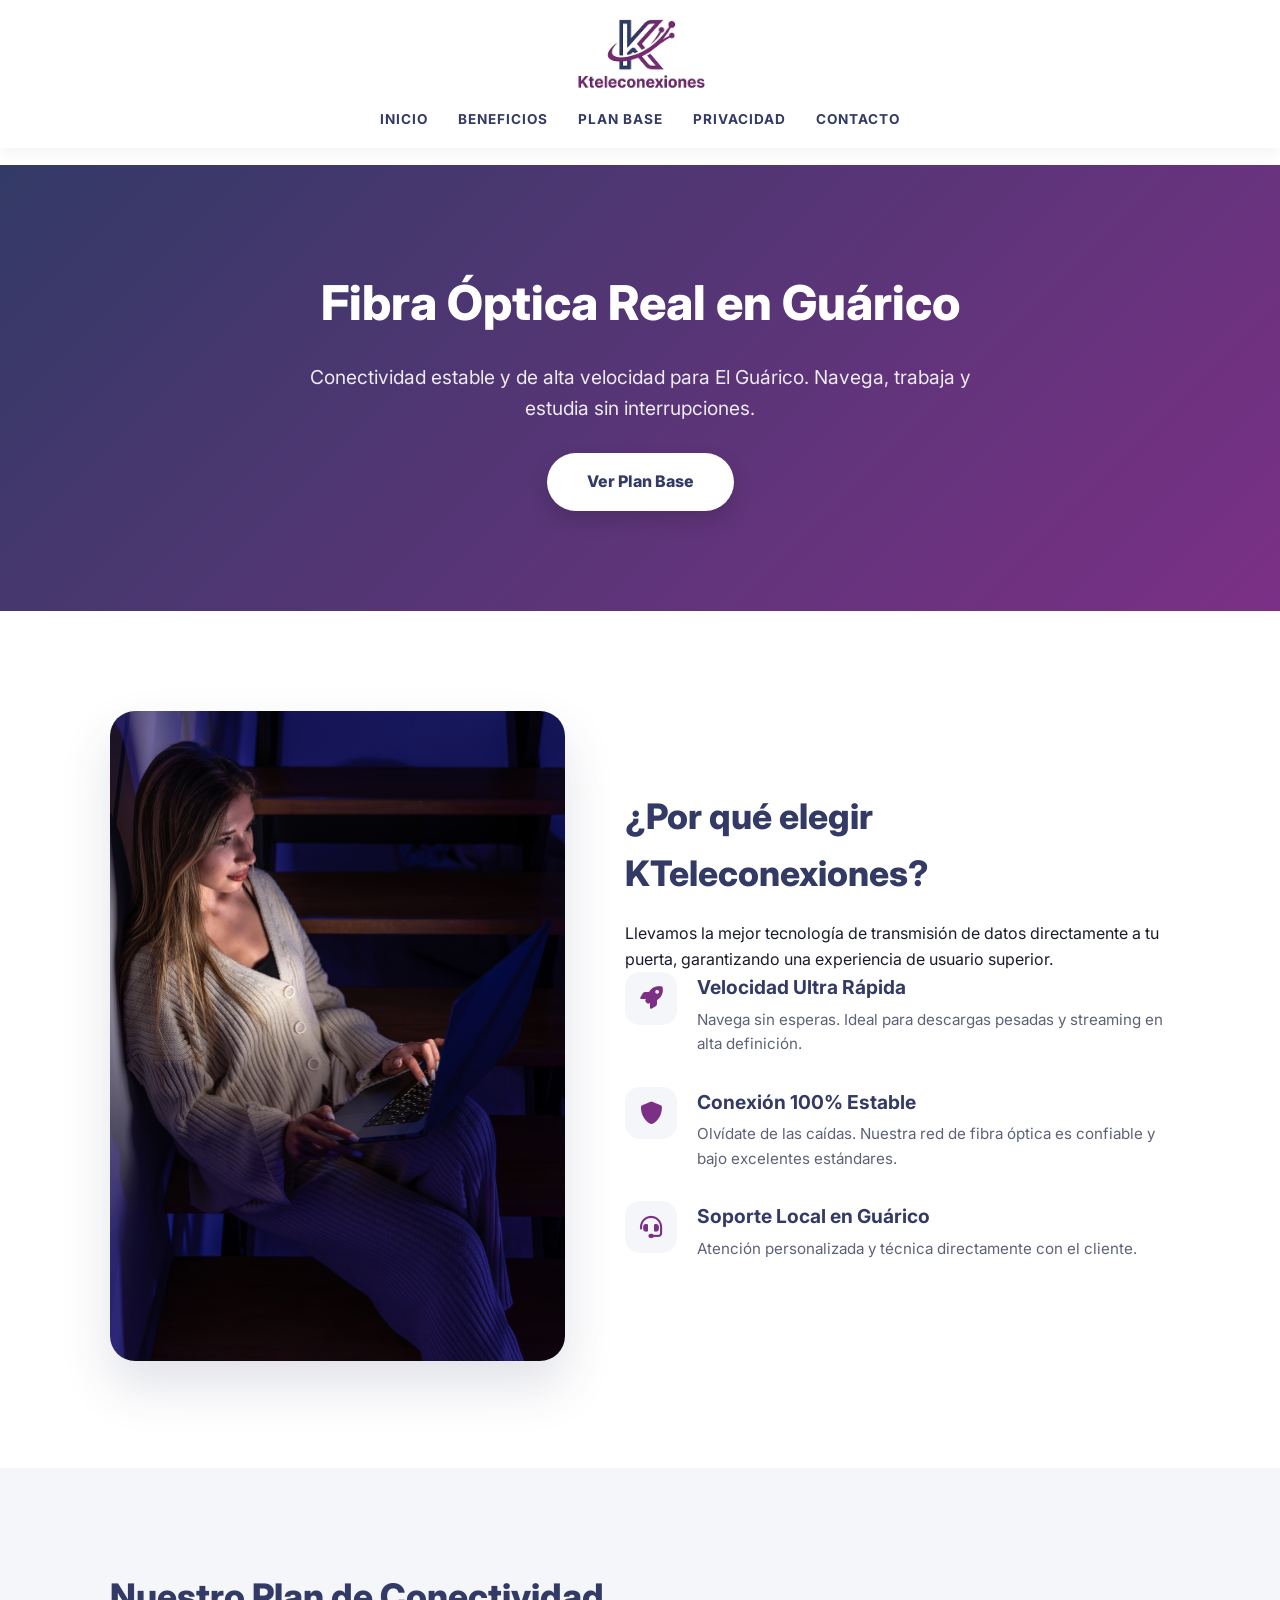
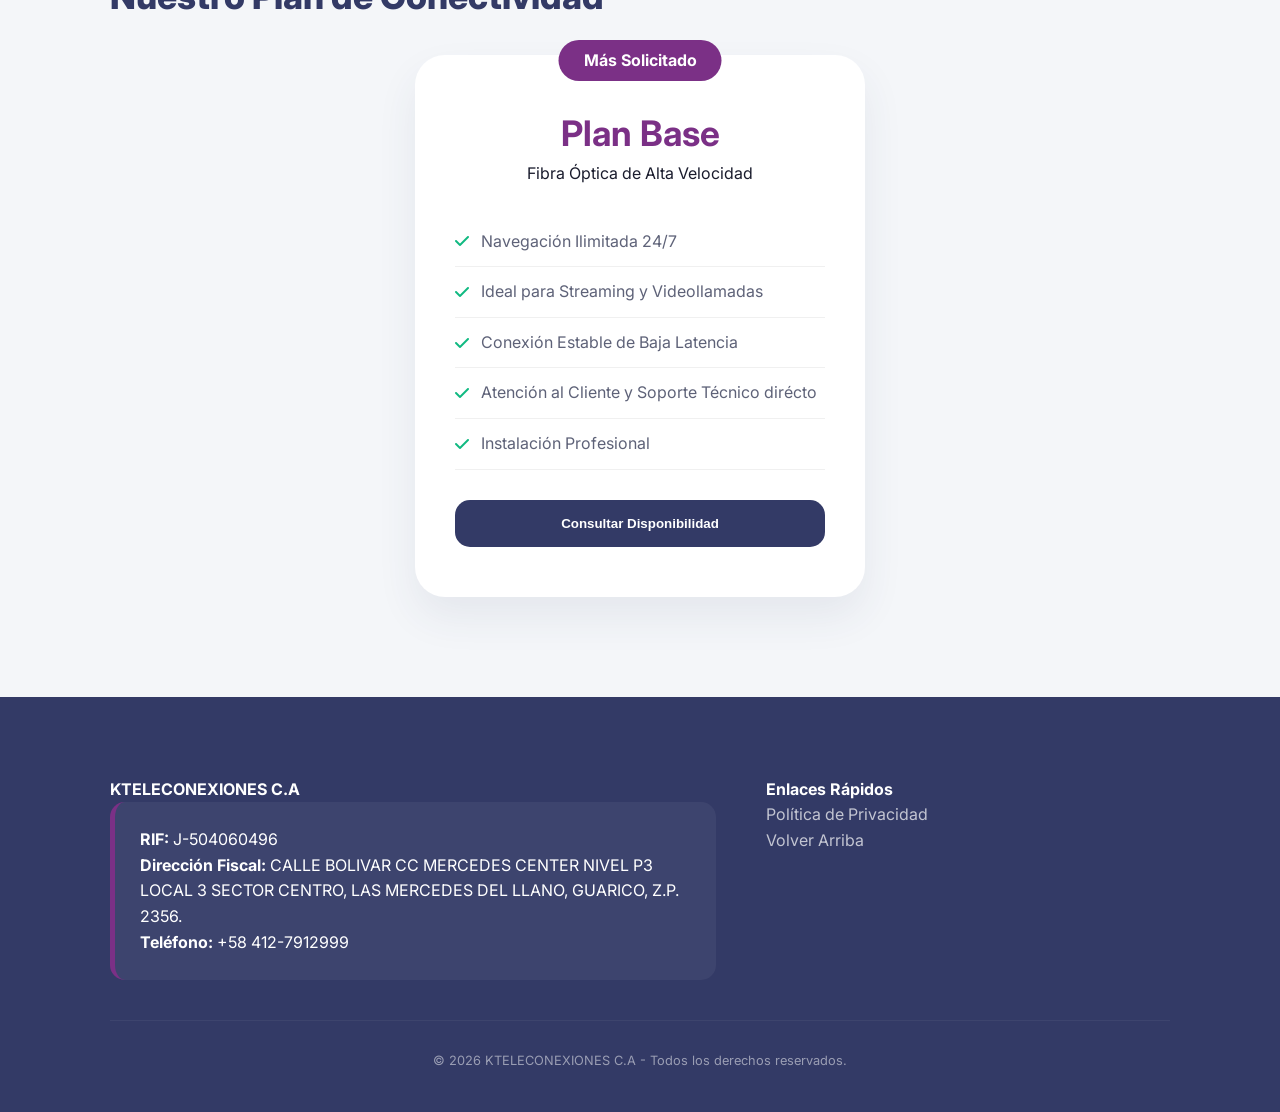
==== commit efca4e06: "Update text content in index.html for clarity" ====
--- a/index.html
+++ b/index.html
@@ -28,7 +28,7 @@
     <header id="inicio" class="hero">
         <div class="container">
             <h1>Fibra Óptica Real en <span class="highlight">Guárico</span></h1>
-            <p>Conectividad estable y de alta velocidad para Las Mercedes del Llano. Navega, trabaja y estudia sin interrupciones.</p>
+            <p>Conectividad estable y de alta velocidad para El Guárico. Navega, trabaja y estudia sin interrupciones.</p>
             <a href="#plan" class="btn-primary">Ver Plan Base</a>
         </div>
     </header>
@@ -55,7 +55,7 @@
                         <i class="fas fa-shield-alt"></i>
                         <div>
                             <h4>Conexión 100% Estable</h4>
-                            <p>Olvídate de las caídas. Nuestra red de fibra óptica es inmune a interferencias climáticas.</p>
+                            <p>Olvídate de las caídas. Nuestra red de fibra óptica es confiable y bajo excelentes estándares.</p>
                         </div>
                     </div>
 
@@ -63,7 +63,7 @@
                         <i class="fas fa-headset"></i>
                         <div>
                             <h4>Soporte Local en Guárico</h4>
-                            <p>Atención personalizada y técnica directamente en Las Mercedes del Llano.</p>
+                            <p>Atención personalizada y técnica directamente con el cliente.</p>
                         </div>
                     </div>
                 </div>
@@ -83,7 +83,7 @@
                         <li><i class="fas fa-check"></i> Navegación Ilimitada 24/7</li>
                         <li><i class="fas fa-check"></i> Ideal para Streaming y Videollamadas</li>
                         <li><i class="fas fa-check"></i> Conexión Estable de Baja Latencia</li>
-                        <li><i class="fas fa-check"></i> Soporte Técnico en Las Mercedes</li>
+                        <li><i class="fas fa-check"></i> Atención al Cliente y Soporte Técnico dirécto</li>
                         <li><i class="fas fa-check"></i> Instalación Profesional</li>
                     </ul>
                     <button class="btn-plan" onclick="sendWhatsApp('Plan Base')">Consultar Disponibilidad</button>
--- a/style.css
+++ b/style.css
@@ -2,8 +2,8 @@
    VARIABLES DE MARCA KTELECONEXIONES
    ========================================= */
 :root {
-    --primary-azul: #333a66;   /* Tu Azul Corporativo */
-    --primary-morado: #7b3086; /* Tu Morado Corporativo */
+    --primary-azul: #333a66;   /* Tu Azul */
+    --primary-morado: #7b3086; /* Tu Morado */
     --bg-suave-azul: #f4f6f9;
     --white: #ffffff;
     --text-dark: #1a1c2d;
@@ -19,13 +19,12 @@
 }
 
 body {
-    font-family: 'Inter', -apple-system, BlinkMacSystemFont, 'Segoe UI', Roboto, sans-serif;
+    font-family: 'Inter', sans-serif;
     color: var(--text-dark);
     line-height: 1.6;
     background-color: var(--white);
     scroll-behavior: smooth;
-    /* Espacio superior para que el contenido no choque con la navbar fija */
-    padding-top: 160px; 
+    padding-top: 165px; /* Espacio para la navbar fija */
 }
 
 .container {
@@ -48,47 +47,35 @@
     backdrop-filter: blur(10px);
 }
 
-/* Alineación vertical de los elementos dentro de la navbar */
 .navbar .container {
     display: flex;
     flex-direction: column; 
-    align-items: center;    /* Centra Logo y Menú horizontalmente */
-    gap: 15px;             /* Espacio entre logo y menú */
-}
-
-/* Contenedor del Logo */
+    align-items: center;
+    gap: 15px;
+}
+
 .logo-container {
     display: flex;
     justify-content: center;
-    align-items: center;
-    text-decoration: none;
-}
-
-/* Control de tamaño para tu logo 133x180 */
+}
+
 .logo-img {
-    height: 75px; /* Altura ideal para que no sature la pantalla */
-    width: auto;  /* Mantiene la proporción original */
+    height: 75px;
+    width: auto;
     transition: transform 0.3s ease;
 }
 
-.logo-img:hover {
-    transform: scale(1.05);
-}
-
-/* Menú de Navegación */
 .nav-links {
     list-style: none;
     display: flex;
     gap: 30px;
-    margin: 0;
-    padding: 0;
 }
 
 .nav-links a {
     text-decoration: none;
     color: var(--primary-azul);
     font-weight: 700;
-    font-size: 0.9rem;
+    font-size: 0.85rem;
     text-transform: uppercase;
     letter-spacing: 1px;
     transition: 0.3s;
@@ -99,7 +86,7 @@
 }
 
 /* =========================================
-   HERO SECTION (BANNER PRINCIPAL)
+   HERO SECTION
    ========================================= */
 .hero {
     background: linear-gradient(135deg, var(--primary-azul) 0%, var(--primary-morado) 100%);
@@ -109,16 +96,12 @@
 }
 
 .hero h1 {
-    font-size: 3.2rem;
+    font-size: 3rem;
     font-weight: 800;
     margin-bottom: 20px;
-    line-height: 1.2;
-}
-
-.highlight {
-    color: #fff;
-    text-shadow: 0 2px 10px rgba(0,0,0,0.2);
-}
+}
+
+.highlight { color: #fff; }
 
 .hero p {
     font-size: 1.2rem;
@@ -135,29 +118,73 @@
     border-radius: 50px;
     text-decoration: none;
     font-weight: 800;
+    box-shadow: 0 8px 20px rgba(0,0,0,0.15);
     transition: 0.3s;
-    box-shadow: 0 8px 20px rgba(0,0,0,0.15);
-}
-
-.btn-primary:hover {
-    transform: translateY(-3px);
-    box-shadow: 0 12px 30px rgba(0,0,0,0.25);
+}
+
+/* =========================================
+   NUEVA SECCIÓN: BENEFICIOS (GRID)
+   ========================================= */
+.beneficios {
+    padding: 100px 0;
+    background-color: var(--white);
+}
+
+.beneficios-grid {
+    display: grid;
+    grid-template-columns: 1fr 1.2fr; /* Imagen izquierda, texto derecha */
+    gap: 60px;
+    align-items: center;
+}
+
+.beneficios-img img {
+    width: 100%;
+    height: auto;
+    border-radius: 25px;
+    box-shadow: 0 25px 50px rgba(51, 58, 102, 0.15);
+    max-height: 650px; /* Control para la imagen vertical 912x1368 */
+    object-fit: cover;
+}
+
+.section-title {
+    font-size: 2.2rem;
+    color: var(--primary-azul);
+    margin-bottom: 30px;
+    font-weight: 800;
+}
+
+.benefit-item {
+    display: flex;
+    gap: 20px;
+    margin-bottom: 30px;
+    align-items: flex-start;
+}
+
+.benefit-item i {
+    font-size: 1.4rem;
+    color: var(--primary-morado);
+    background: var(--bg-suave-azul);
+    padding: 15px;
+    border-radius: 15px;
+}
+
+.benefit-item h4 {
+    color: var(--primary-azul);
+    font-size: 1.2rem;
+    margin-bottom: 5px;
+}
+
+.benefit-item p {
+    color: var(--text-light);
+    font-size: 0.95rem;
 }
 
 /* =========================================
    SECCIÓN PLAN ÚNICO
    ========================================= */
 .planes {
-    padding: 80px 0;
+    padding: 100px 0;
     background-color: var(--bg-suave-azul);
-}
-
-.section-title {
-    text-align: center;
-    font-size: 2.2rem;
-    color: var(--primary-azul);
-    margin-bottom: 40px;
-    font-weight: 800;
 }
 
 .plan-card {
@@ -165,11 +192,10 @@
     max-width: 450px;
     margin: 0 auto;
     padding: 50px 40px;
-    border-radius: 25px;
+    border-radius: 30px;
     text-align: center;
-    box-shadow: 0 15px 40px rgba(51, 58, 102, 0.08);
+    box-shadow: 0 20px 40px rgba(51, 58, 102, 0.08);
     position: relative;
-    border: 1px solid rgba(51, 58, 102, 0.05);
 }
 
 .badge {
@@ -179,112 +205,79 @@
     transform: translateX(-50%);
     background: var(--primary-morado);
     color: white;
-    padding: 6px 20px;
+    padding: 8px 25px;
     border-radius: 50px;
     font-weight: 700;
-    font-size: 0.8rem;
-}
-
-.plan-card h3 {
-    color: var(--primary-morado);
-    font-size: 2rem;
-    margin-bottom: 10px;
-}
-
-.price {
-    font-size: 1.2rem;
-    font-weight: 600;
+}
+
+.plan-card h3 { color: var(--primary-morado); font-size: 2.2rem; }
+
+.plan-card ul { list-style: none; text-align: left; margin: 30px 0; }
+
+.plan-card li {
+    padding: 12px 0;
+    border-bottom: 1px solid #f0f0f0;
+    display: flex;
+    align-items: center;
     color: var(--text-light);
-    margin-bottom: 30px;
-}
-
-.plan-card ul {
-    list-style: none;
-    text-align: left;
-    margin-bottom: 40px;
-}
-
-.plan-card li {
-    padding: 10px 0;
-    color: var(--text-light);
-    border-bottom: 1px solid #f0f0f0;
-    display: flex;
-    align-items: center;
-}
-
-.plan-card i {
-    color: #10b981;
-    margin-right: 12px;
-}
+}
+
+.plan-card i { color: #10b981; margin-right: 12px; }
 
 .btn-plan {
     background: var(--primary-azul);
     color: white;
     border: none;
-    padding: 15px;
-    border-radius: 12px;
+    padding: 16px;
+    border-radius: 15px;
     font-weight: 700;
     width: 100%;
     cursor: pointer;
     transition: 0.3s;
 }
 
-.btn-plan:hover {
-    background: var(--primary-morado);
-}
-
-/* =========================================
-   FOOTER (VALIDACIÓN LEGAL META)
+.btn-plan:hover { background: var(--primary-morado); }
+
+/* =========================================
+   FOOTER
    ========================================= */
 .footer {
     background: var(--primary-azul);
     color: white;
-    padding: 60px 0 30px;
+    padding: 80px 0 40px;
 }
 
 .footer-content {
     display: grid;
     grid-template-columns: 1.5fr 1fr;
-    gap: 40px;
-    margin-bottom: 30px;
+    gap: 50px;
+    margin-bottom: 40px;
 }
 
 .legal-box {
     background: rgba(255,255,255,0.05);
     padding: 25px;
     border-radius: 15px;
-    border-left: 4px solid var(--primary-morado);
-}
-
-.legal-box p {
-    font-size: 0.9rem;
-    margin-bottom: 10px;
-    opacity: 0.85;
-}
-
-.footer-links h4 { margin-bottom: 20px; }
+    border-left: 5px solid var(--primary-morado);
+}
+
 .footer-links ul { list-style: none; }
-.footer-links a { 
-    color: white; 
-    text-decoration: none; 
-    opacity: 0.7; 
-    font-size: 0.9rem;
-}
-.footer-links a:hover { opacity: 1; color: var(--primary-morado); }
+.footer-links a { color: white; opacity: 0.7; text-decoration: none; }
 
 .copyright {
     text-align: center;
-    padding-top: 25px;
+    padding-top: 30px;
     border-top: 1px solid rgba(255,255,255,0.1);
     font-size: 0.8rem;
     opacity: 0.5;
 }
 
-/* --- Adaptabilidad Móvil --- */
+/* --- Responsive --- */
 @media (max-width: 768px) {
-    body { padding-top: 140px; }
+    body { padding-top: 150px; }
     .hero h1 { font-size: 2.2rem; }
-    .logo-img { height: 55px; }
+    .beneficios-grid { grid-template-columns: 1fr; }
+    .beneficios-img { order: 2; }
+    .footer-content { grid-template-columns: 1fr; }
     .nav-links { gap: 15px; flex-wrap: wrap; justify-content: center; }
-    .footer-content { grid-template-columns: 1fr; }
-}
+}
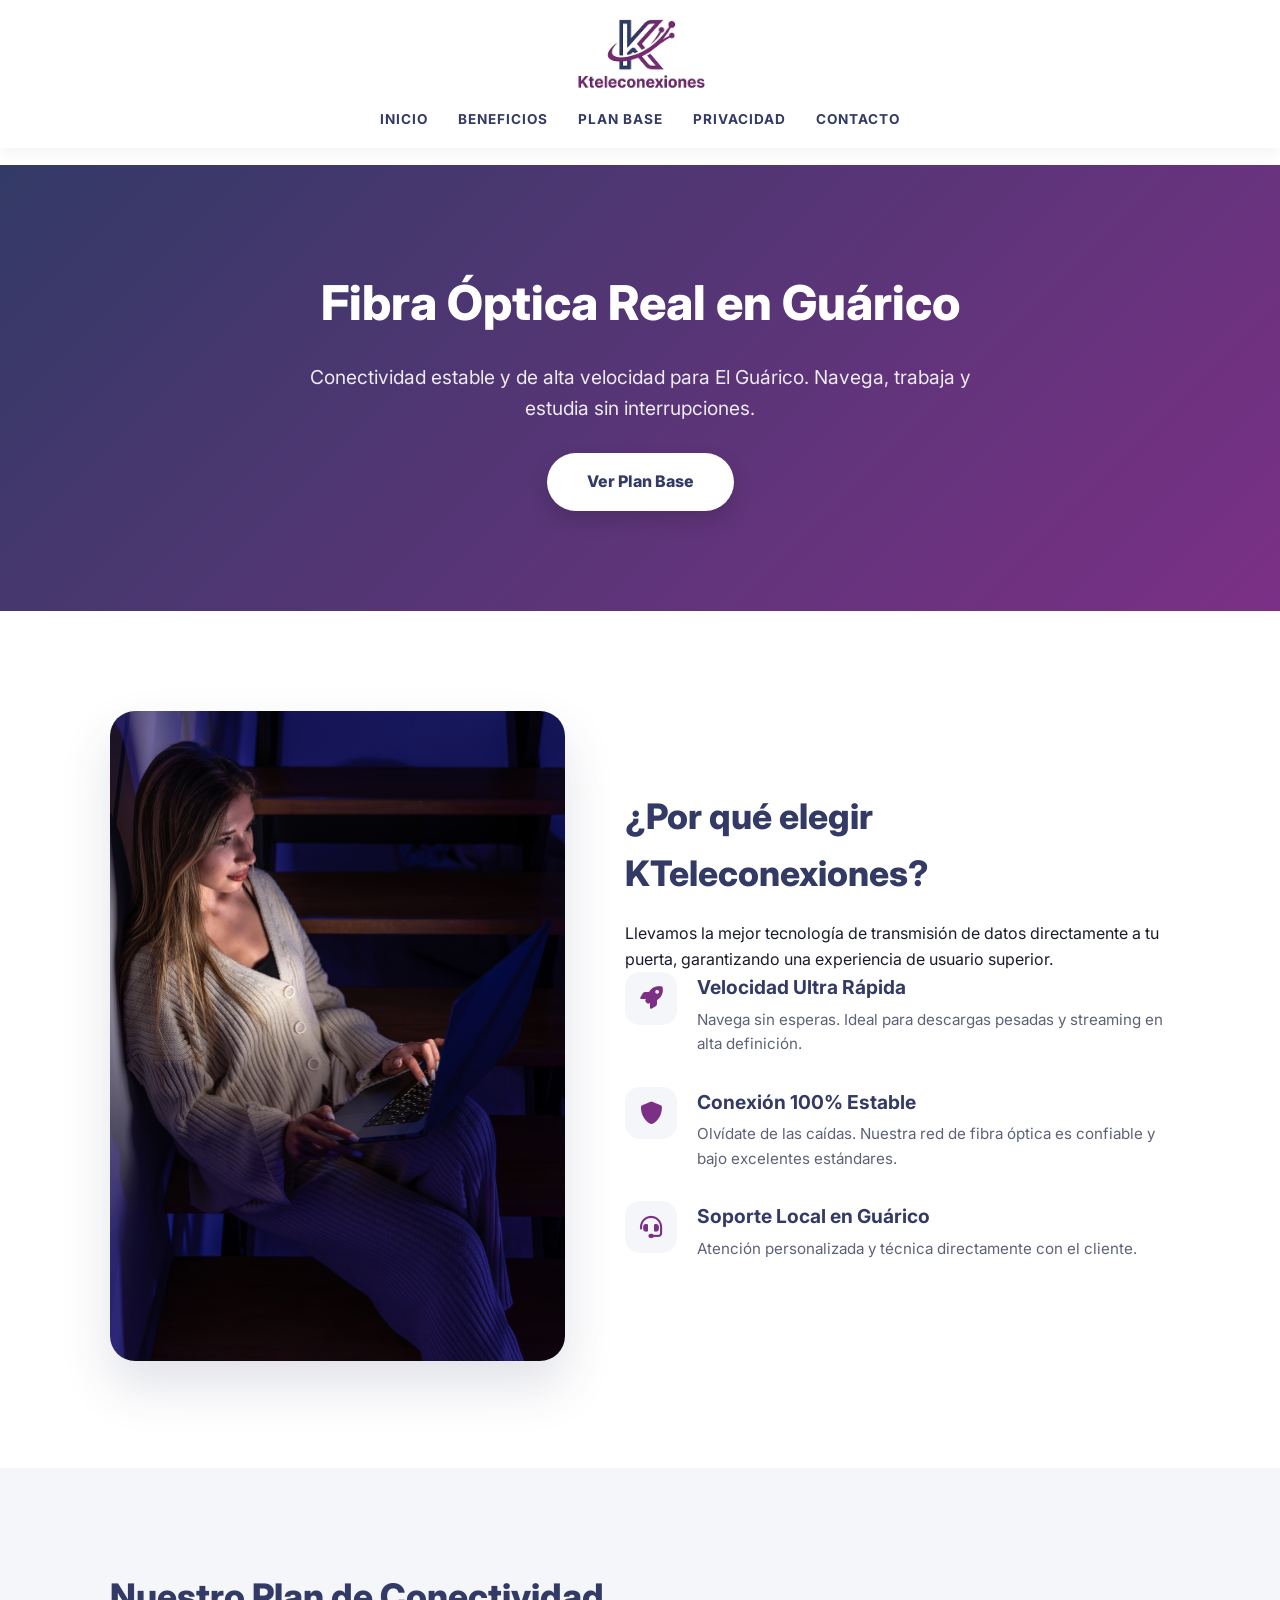
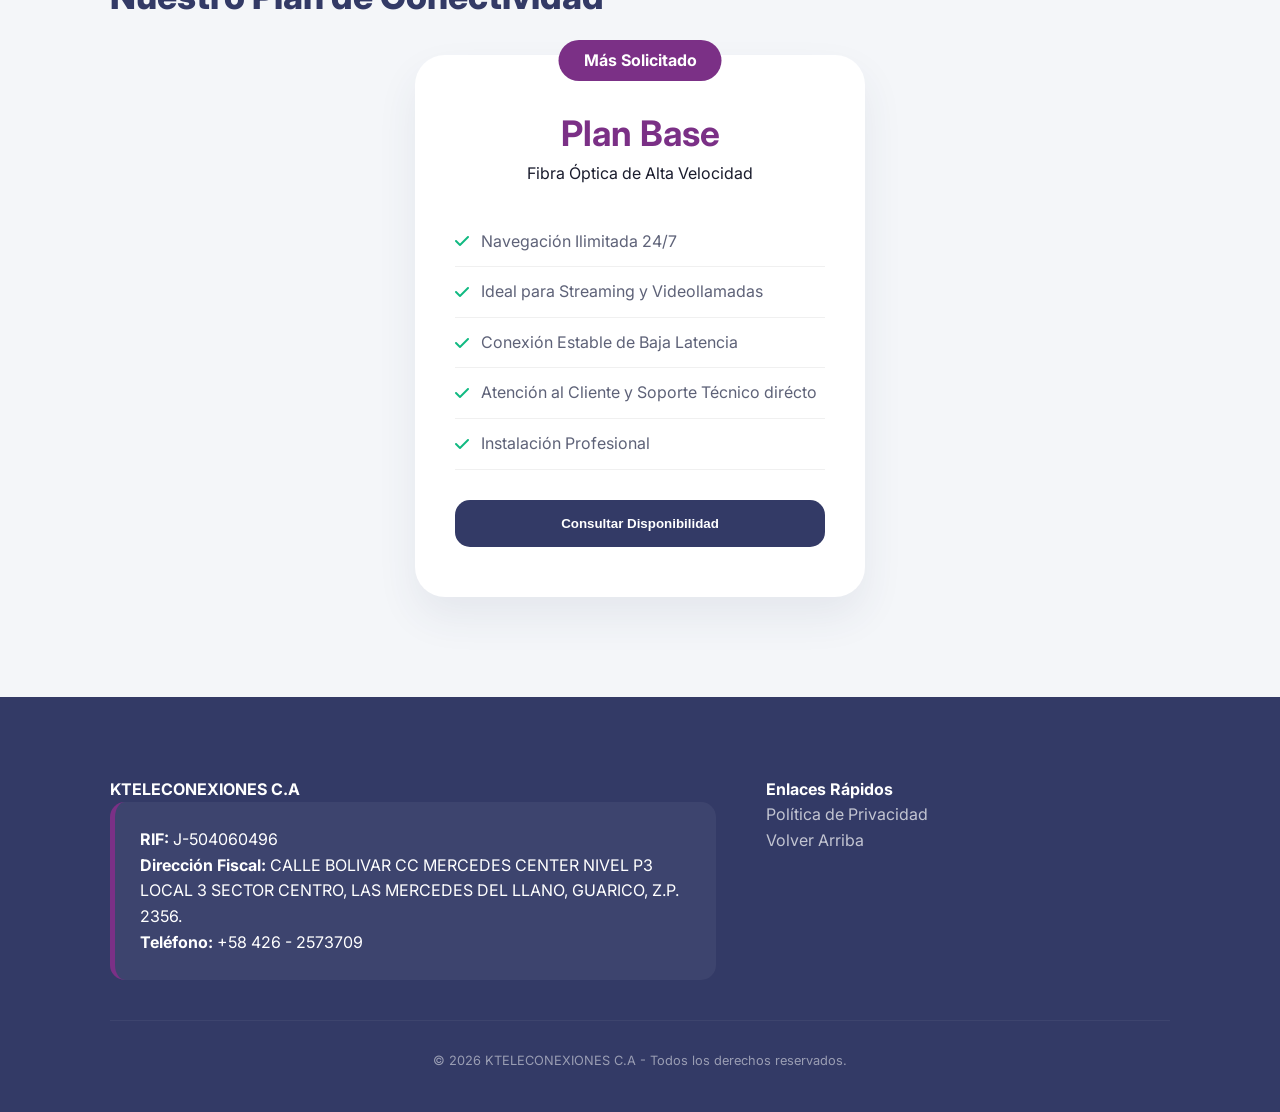
==== commit 3557fa8a: "Update phone number in index.html" ====
--- a/index.html
+++ b/index.html
@@ -100,7 +100,7 @@
                     <div class="legal-box">
                         <p><strong>RIF:</strong> J-504060496</p>
                         <p><strong>Dirección Fiscal:</strong> CALLE BOLIVAR CC MERCEDES CENTER NIVEL P3 LOCAL 3 SECTOR CENTRO, LAS MERCEDES DEL LLANO, GUARICO, Z.P. 2356.</p>
-                        <p><strong>Teléfono:</strong> <a href="tel:+584127912999" style="color:white; text-decoration:none;">+58 412-7912999</a></p>
+                        <p><strong>Teléfono:</strong> <a href="tel:+584262573709" style="color:white; text-decoration:none;">+58 426 - 2573709</a></p>
                     </div>
                 </div>
                 <div class="footer-links">
